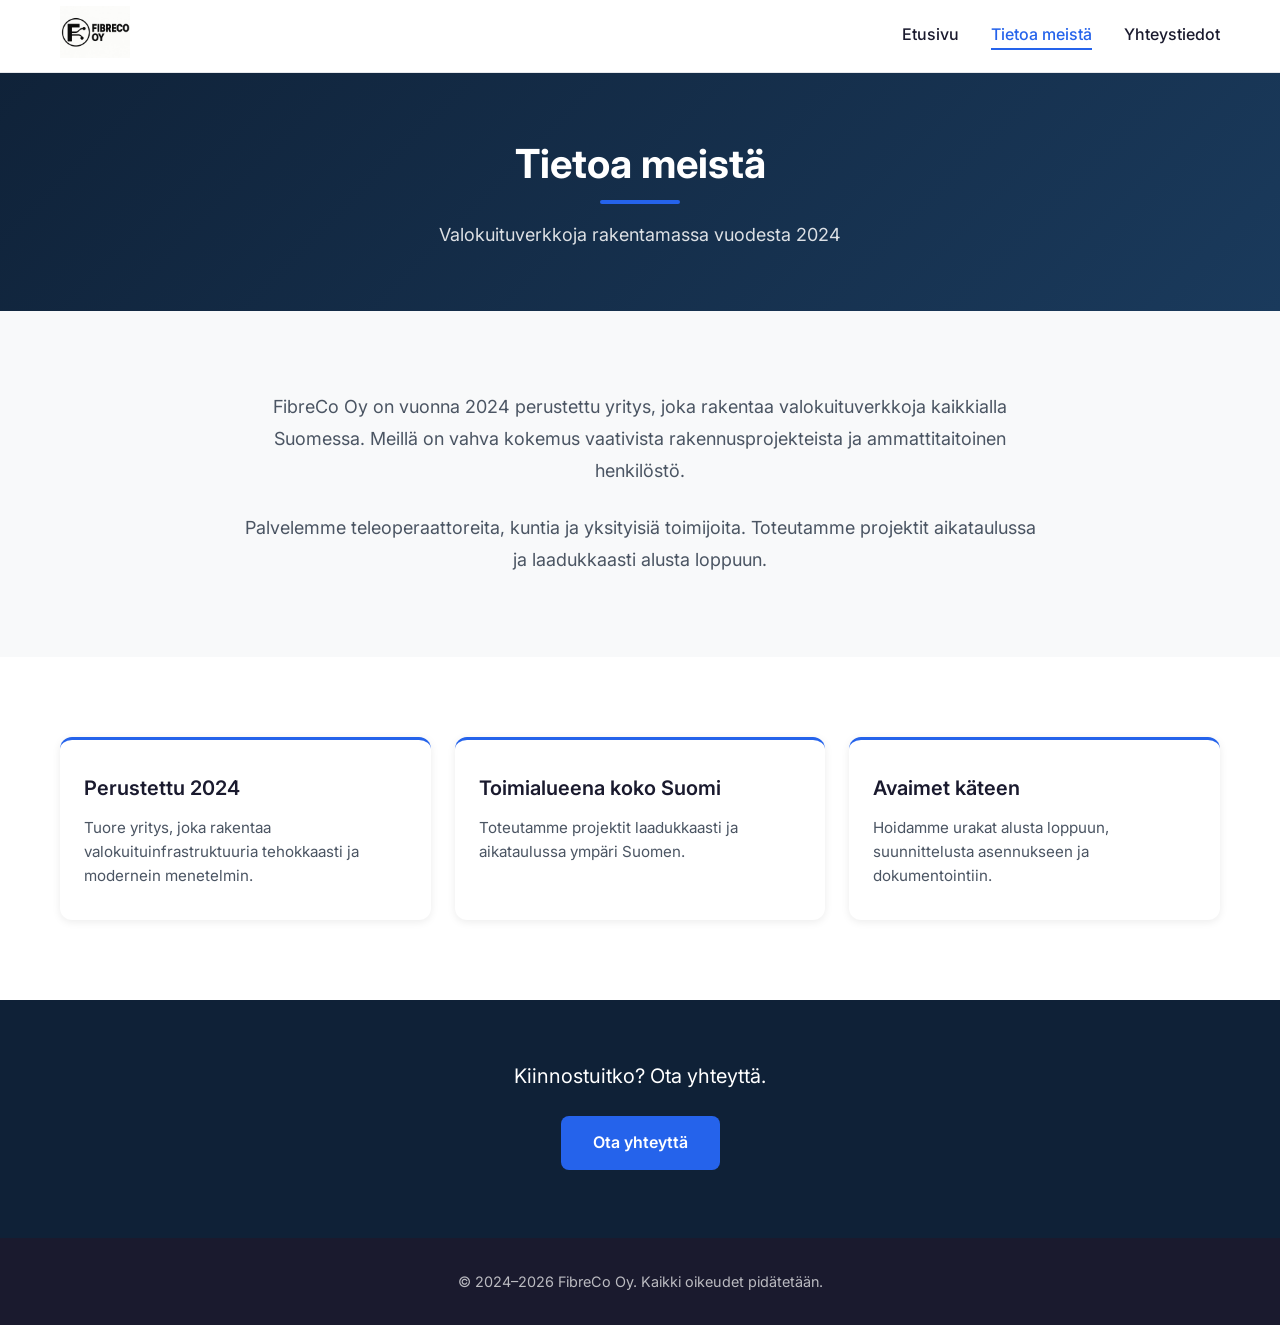
==== tietoa-meista.html @ c9db0374 "FibreCo verkkosivut" ====
<!DOCTYPE html>
<html lang="fi">
<head>
    <meta charset="UTF-8">
    <meta name="viewport" content="width=device-width, initial-scale=1.0">
    <meta name="description" content="FibreCo Oy rakentaa valokuituverkkoja ympäri Suomen. Lue lisää yrityksestämme.">
    <title>Tietoa meistä - FibreCo Oy</title>
    <link rel="stylesheet" href="style.css">
</head>
<body>
    <nav class="navbar">
        <div class="container">
            <a href="index.html" class="navbar-logo">
                <img src="images/FibreCo_logo.png" alt="FibreCo Oy">
            </a>
            <button class="navbar-toggle" aria-label="Avaa valikko">
                <span></span>
                <span></span>
                <span></span>
            </button>
            <ul class="navbar-links">
                <li><a href="index.html">Etusivu</a></li>
                <li><a href="tietoa-meista.html" class="active">Tietoa meistä</a></li>
                <li><a href="yhteystiedot.html">Yhteystiedot</a></li>
            </ul>
        </div>
    </nav>

    <section class="hero hero-compact">
        <div class="hero-content">
            <h1>Tietoa meistä</h1>
            <p>Valokuituverkkoja rakentamassa vuodesta 2024</p>
        </div>
    </section>

    <section class="section section-light">
        <div class="container">
            <div class="intro-section">
                <p>FibreCo Oy on vuonna 2024 perustettu yritys, joka rakentaa valokuituverkkoja kaikkialla Suomessa. Meillä on vahva kokemus vaativista rakennusprojekteista ja ammattitaitoinen henkilöstö.</p>
                <p>Palvelemme teleoperaattoreita, kuntia ja yksityisiä toimijoita. Toteutamme projektit aikataulussa ja laadukkaasti alusta loppuun.</p>
            </div>
        </div>
    </section>

    <section class="section section-white">
        <div class="container">
            <div class="cards-grid cards-grid-3">
                <div class="card card-animated">
                    <h3>Perustettu 2024</h3>
                    <p>Tuore yritys, joka rakentaa valokuituinfrastruktuuria tehokkaasti ja modernein menetelmin.</p>
                </div>
                <div class="card card-animated">
                    <h3>Toimialueena koko Suomi</h3>
                    <p>Toteutamme projektit laadukkaasti ja aikataulussa ympäri Suomen.</p>
                </div>
                <div class="card card-animated">
                    <h3>Avaimet käteen</h3>
                    <p>Hoidamme urakat alusta loppuun, suunnittelusta asennukseen ja dokumentointiin.</p>
                </div>
            </div>
        </div>
    </section>

    <section class="cta-section">
        <div class="container">
            <p>Kiinnostuitko? Ota yhteyttä.</p>
            <a href="yhteystiedot.html" class="btn btn-primary">Ota yhteyttä</a>
        </div>
    </section>

    <footer class="footer">
        <div class="container">
            <p>&copy; 2024–2026 FibreCo Oy. Kaikki oikeudet pidätetään.</p>
        </div>
    </footer>

    <script src="script.js"></script>
</body>
</html>
---- style.css ----
/* FibreCo Oy - Yhteinen tyylitiedosto */
@import url('https://fonts.googleapis.com/css2?family=Inter:wght@400;500;600;700&display=swap');

/* Reset ja perusasetukset */
*, *::before, *::after {
    box-sizing: border-box;
    margin: 0;
    padding: 0;
}

html {
    font-size: 16px;
    scroll-behavior: smooth;
}

body {
    font-family: 'Inter', -apple-system, BlinkMacSystemFont, 'Segoe UI', Roboto, sans-serif;
    font-weight: 400;
    line-height: 1.6;
    color: #1a1a2e;
    background-color: #f8f9fa;
}

/* Kontaineri */
.container {
    max-width: 1200px;
    margin: 0 auto;
    padding: 0 20px;
}

/* Navigaatio */
.navbar {
    position: fixed;
    top: 0;
    left: 0;
    right: 0;
    background-color: #ffffff;
    border-bottom: 1px solid #e5e7eb;
    z-index: 1000;
    padding: 0 20px;
}

.navbar .container {
    display: flex;
    justify-content: space-between;
    align-items: center;
    height: 72px;
}

.navbar-logo img {
    height: 52px;
    width: auto;
}

.navbar-links {
    display: flex;
    gap: 32px;
    list-style: none;
}

.navbar-links a {
    text-decoration: none;
    color: #1a1a2e;
    font-weight: 500;
    padding: 8px 0;
    transition: color 0.2s ease;
}

.navbar-links a:hover {
    color: #2563eb;
}

.navbar-links a.active {
    color: #2563eb;
}

/* Mobiilivalikko */
.navbar-toggle {
    display: none;
    flex-direction: column;
    gap: 5px;
    background: none;
    border: none;
    cursor: pointer;
    padding: 5px;
}

.navbar-toggle span {
    display: block;
    width: 25px;
    height: 3px;
    background-color: #1a1a2e;
    border-radius: 2px;
    transition: all 0.3s ease;
}

/* Hero-osiot */
.hero {
    min-height: 100vh;
    display: flex;
    align-items: center;
    justify-content: center;
    text-align: center;
    background: linear-gradient(135deg, #0f2137 0%, #1a3a5c 100%);
    padding: 120px 20px 80px;
}

.hero-content {
    max-width: 800px;
}

.hero h1 {
    font-size: 3rem;
    font-weight: 700;
    color: #ffffff;
    margin-bottom: 24px;
    line-height: 1.2;
    display: inline-block;
    position: relative;
    padding-bottom: 16px;
}

.hero h1::after {
    content: '';
    position: absolute;
    bottom: 0;
    left: 50%;
    transform: translateX(-50%);
    width: 80px;
    height: 4px;
    background-color: #2563eb;
    border-radius: 2px;
}

.hero p {
    font-size: 1.25rem;
    color: rgba(255, 255, 255, 0.85);
    margin-bottom: 40px;
    line-height: 1.7;
}

.hero-subtext {
    font-size: 0.95rem;
    color: rgba(255, 255, 255, 0.65);
    margin-bottom: 40px;
}

.hero-buttons {
    display: flex;
    gap: 16px;
    justify-content: center;
    flex-wrap: wrap;
}

/* Kompakti hero (alasivuille) */
.hero-compact {
    min-height: auto;
    padding: 140px 20px 60px;
}

.hero-compact h1 {
    font-size: 2.5rem;
    margin-bottom: 16px;
}

.hero-compact p {
    font-size: 1.125rem;
    margin-bottom: 0;
}

/* Napit */
.btn {
    display: inline-block;
    padding: 14px 32px;
    font-size: 1rem;
    font-weight: 600;
    text-decoration: none;
    border-radius: 8px;
    transition: all 0.2s ease;
    cursor: pointer;
    border: none;
}

.btn-primary {
    background-color: #2563eb;
    color: #ffffff;
}

.btn-primary:hover {
    background-color: #1d4ed8;
}

.btn-outline {
    background-color: transparent;
    color: #ffffff;
    border: 2px solid #ffffff;
}

.btn-outline:hover {
    background-color: rgba(255, 255, 255, 0.1);
}

.btn-full {
    width: 100%;
}

/* Osiot */
.section {
    padding: 80px 20px;
}

.section-light {
    background-color: #f8f9fa;
}

.section-white {
    background-color: #ffffff;
}

.section-title {
    font-size: 2rem;
    font-weight: 700;
    text-align: center;
    margin-bottom: 48px;
    color: #1a1a2e;
}

/* Kortit */
.cards-grid {
    display: grid;
    grid-template-columns: repeat(4, 1fr);
    gap: 24px;
}

.cards-grid-3 {
    grid-template-columns: repeat(3, 1fr);
    align-items: stretch;
}

.cards-grid-3 .card {
    display: flex;
    flex-direction: column;
}

.card {
    background-color: #ffffff;
    border-radius: 12px;
    padding: 32px 24px;
    box-shadow: 0 2px 8px rgba(0, 0, 0, 0.08);
    border-top: 3px solid #2563eb;
    transition: transform 0.2s ease, box-shadow 0.2s ease;
}

.card:hover {
    transform: translateY(-3px);
    box-shadow: 0 12px 32px rgba(0, 0, 0, 0.15);
}

.card h3 {
    font-size: 1.25rem;
    font-weight: 600;
    margin-bottom: 12px;
    color: #1a1a2e;
}

.card p {
    font-size: 0.95rem;
    color: #4b5563;
    line-height: 1.6;
}

.card ul {
    list-style: none;
    padding: 0;
    margin: 0;
}

.card ul li {
    position: relative;
    padding-left: 20px;
    margin-bottom: 10px;
    font-size: 0.95rem;
    color: #4b5563;
    line-height: 1.5;
}

.card ul li:last-child {
    margin-bottom: 0;
}

.card ul li::before {
    content: '•';
    position: absolute;
    left: 0;
    color: #1a1a2e;
    font-weight: 700;
    font-size: 1.1rem;
}

/* CTA-palkki */
.cta-section {
    background-color: #0f2137;
    padding: 60px 20px;
    text-align: center;
}

.cta-section p {
    font-size: 1.25rem;
    color: #ffffff;
    margin-bottom: 24px;
}

/* Esittelyteksti */
.intro-section {
    max-width: 800px;
    margin: 0 auto;
    text-align: center;
}

.intro-section p {
    font-size: 1.125rem;
    color: #4b5563;
    margin-bottom: 24px;
    line-height: 1.8;
}

.intro-section p:last-child {
    margin-bottom: 0;
}

/* Yhteystiedot-sivu */
.contact-grid {
    display: grid;
    grid-template-columns: 40% 60%;
    gap: 48px;
    align-items: start;
}

.contact-info h2 {
    font-size: 1.5rem;
    font-weight: 700;
    margin-bottom: 16px;
    color: #1a1a2e;
}

.contact-info > p {
    color: #4b5563;
    margin-bottom: 32px;
}

.contact-block {
    margin-bottom: 28px;
}

.contact-block h3 {
    font-size: 1rem;
    font-weight: 600;
    color: #2563eb;
    margin-bottom: 12px;
}

.contact-block p {
    margin-bottom: 6px;
    color: #1a1a2e;
}

.contact-block a {
    color: #2563eb;
    text-decoration: none;
}

.contact-block a:hover {
    text-decoration: underline;
}

/* Lomake */
.contact-form-card {
    background-color: #ffffff;
    border-radius: 12px;
    padding: 40px;
    box-shadow: 0 4px 16px rgba(0, 0, 0, 0.1);
}

.form-group {
    margin-bottom: 24px;
}

.form-group label {
    display: block;
    font-weight: 500;
    margin-bottom: 8px;
    color: #1a1a2e;
}

.form-group input,
.form-group textarea {
    width: 100%;
    padding: 14px 16px;
    font-size: 1rem;
    font-family: inherit;
    border: 1px solid #d1d5db;
    border-radius: 8px;
    transition: border-color 0.2s ease, box-shadow 0.2s ease;
}

.form-group input:focus,
.form-group textarea:focus {
    outline: none;
    border-color: #2563eb;
    box-shadow: 0 0 0 3px rgba(37, 99, 235, 0.1);
}

.form-group textarea {
    min-height: 150px;
    resize: vertical;
}

/* Alatunniste */
.footer {
    background-color: #1a1a2e;
    padding: 32px 20px;
    text-align: center;
}

.footer p {
    color: rgba(255, 255, 255, 0.7);
    font-size: 0.9rem;
}

/* Responsiivisuus */
@media (max-width: 1024px) {
    .cards-grid {
        grid-template-columns: repeat(2, 1fr);
    }

    .contact-grid {
        grid-template-columns: 1fr;
    }
}

@media (max-width: 768px) {
    .navbar-toggle {
        display: flex;
    }

    .navbar-links {
        display: none;
        position: absolute;
        top: 70px;
        left: 0;
        right: 0;
        flex-direction: column;
        background-color: #ffffff;
        padding: 20px;
        gap: 0;
        border-bottom: 1px solid #e5e7eb;
    }

    .navbar-links.active {
        display: flex;
    }

    .navbar-links li {
        padding: 12px 0;
        border-bottom: 1px solid #f3f4f6;
    }

    .navbar-links li:last-child {
        border-bottom: none;
    }

    .hero h1 {
        font-size: 2.25rem;
    }

    .hero p {
        font-size: 1.1rem;
    }

    .hero-compact h1 {
        font-size: 2rem;
    }

    .section-title {
        font-size: 1.75rem;
    }

    .cards-grid,
    .cards-grid-3 {
        grid-template-columns: 1fr;
    }

    .contact-form-card {
        padding: 24px;
    }
}

@media (max-width: 375px) {
    html {
        font-size: 14px;
    }

    .hero {
        padding: 100px 16px 60px;
    }

    .hero h1 {
        font-size: 2rem;
    }

    .section {
        padding: 60px 16px;
    }

    .btn {
        padding: 12px 24px;
    }

    .hero-buttons {
        flex-direction: column;
        align-items: center;
    }

    .hero-buttons .btn {
        width: 100%;
        max-width: 280px;
    }
}

/* Kortit — scroll-animaatio sisään */
.card-animated {
    opacity: 0;
    transform: translateY(30px);
    transition: opacity 0.5s ease, transform 0.5s ease;
}

.card-animated.visible {
    opacity: 1;
    transform: translateY(0);
}

/* Viivästetyt animaatiot korteille järjestyksessä */
.card-animated:nth-child(1) { transition-delay: 0s; }
.card-animated:nth-child(2) { transition-delay: 0.15s; }
.card-animated:nth-child(3) { transition-delay: 0.3s; }

/* Nappi — pulse-efekti hover */
.btn-primary {
    position: relative;
    overflow: hidden;
}

.btn-primary::after {
    content: '';
    position: absolute;
    inset: 0;
    background: rgba(255,255,255,0.15);
    opacity: 0;
    transition: opacity 0.2s ease;
}

.btn-primary:hover::after {
    opacity: 1;
}

/* Navigointilinkit — liukuva alleviivaus hover */
.navbar-links a::after {
    content: '';
    display: block;
    height: 2px;
    background-color: #2563eb;
    transform: scaleX(0);
    transform-origin: left;
    transition: transform 0.25s ease;
}

.navbar-links a:hover::after {
    transform: scaleX(1);
}

.navbar-links a.active::after {
    transform: scaleX(1);
}

/* Palvelukortit — suurenee hover */
.cards-grid-3 .card {
    transition: transform 0.25s ease, box-shadow 0.25s ease;
    cursor: default;
}

.cards-grid-3 .card:hover {
    transform: scale(1.03) translateY(-4px);
    box-shadow: 0 16px 40px rgba(37, 99, 235, 0.15);
}
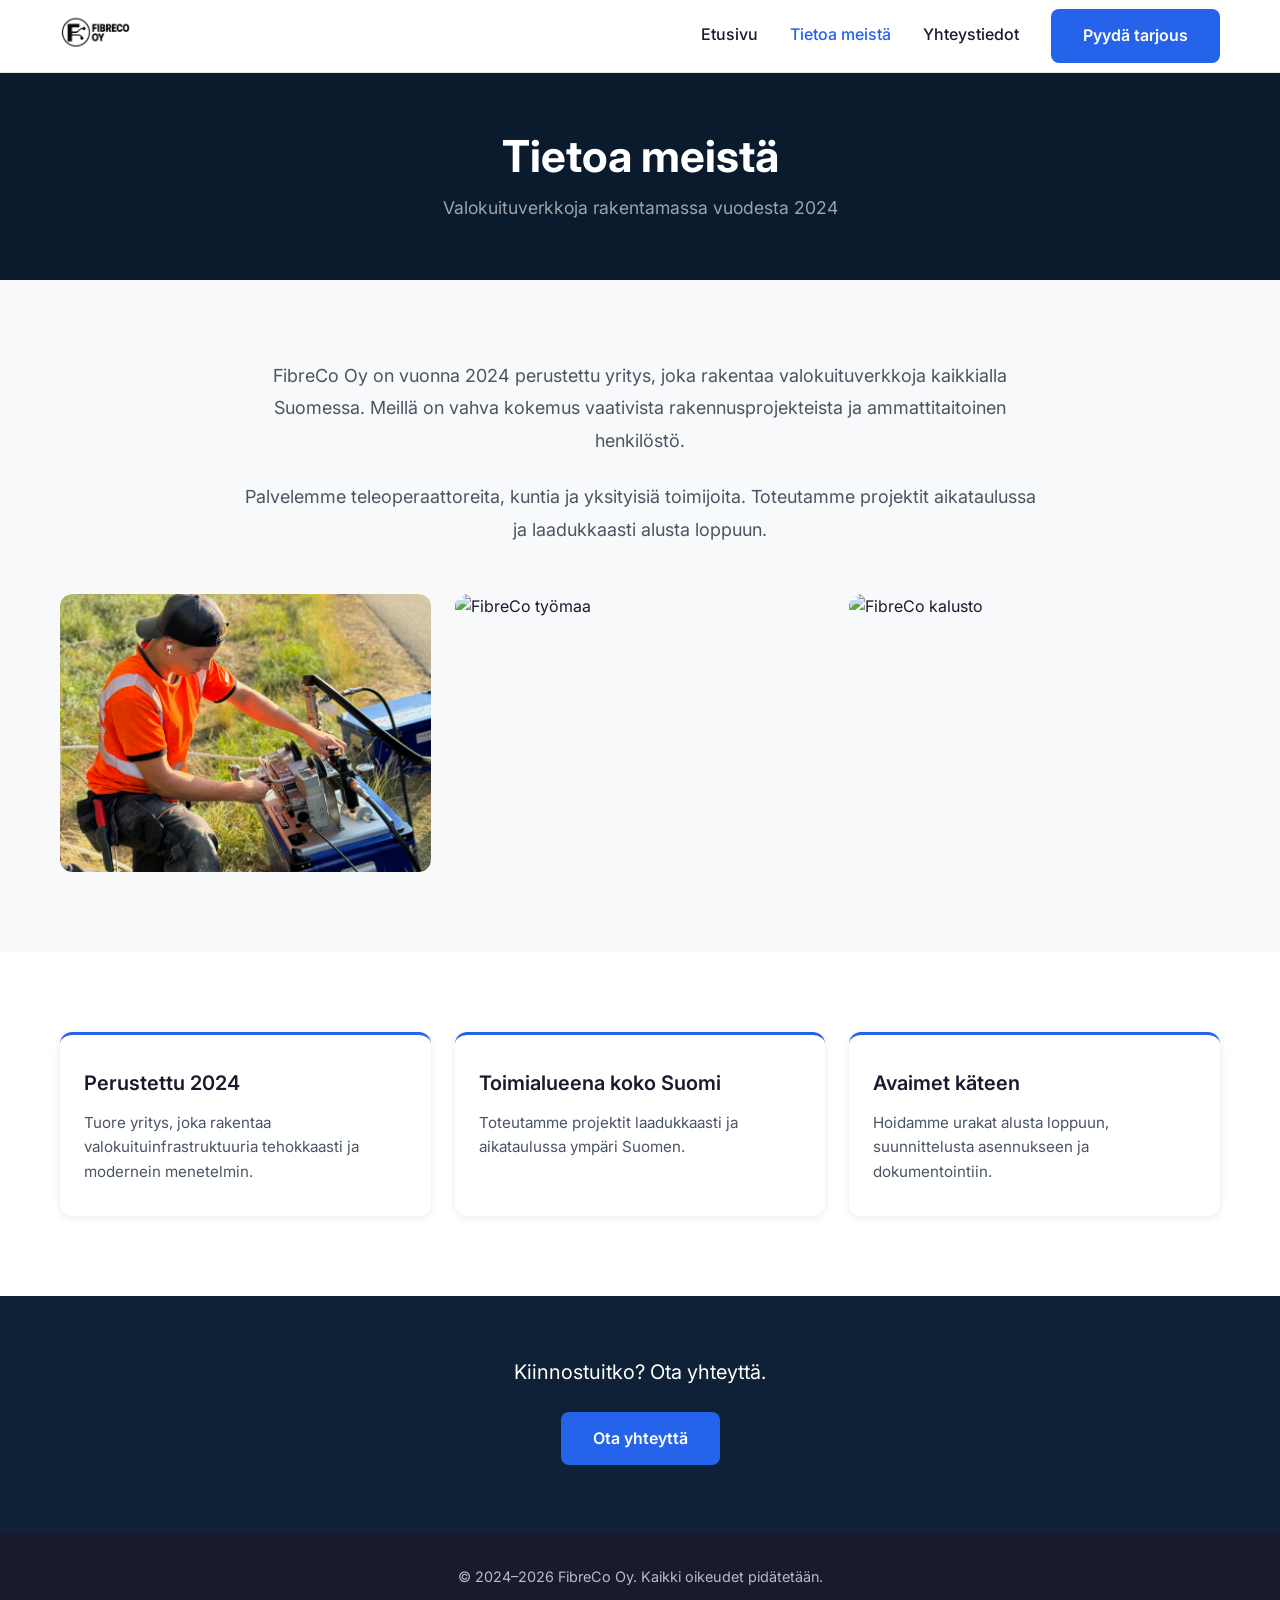
==== commit 8b5ccd67: "tehdyt muutokset ovat uusien kuvien laittaminen verkkosivuille ja muutetaan verkkosivujhen rakennett" ====
--- a/tietoa-meista.html
+++ b/tietoa-meista.html
@@ -1,6 +1,14 @@
 <!DOCTYPE html>
 <html lang="fi">
 <head>
+    <!-- Google tag (gtag.js) -->
+    <script async src="https://www.googletagmanager.com/gtag/js?id=G-F0S1TFBTV2"></script>
+    <script>
+      window.dataLayer = window.dataLayer || [];
+      function gtag(){dataLayer.push(arguments);}
+      gtag('js', new Date());
+      gtag('config', 'G-F0S1TFBTV2');
+    </script>
     <meta charset="UTF-8">
     <meta name="viewport" content="width=device-width, initial-scale=1.0">
     <meta name="description" content="FibreCo Oy rakentaa valokuituverkkoja ympäri Suomen. Lue lisää yrityksestämme.">
@@ -11,23 +19,26 @@
     <nav class="navbar">
         <div class="container">
             <a href="index.html" class="navbar-logo">
-                <img src="images/FibreCo_logo.png" alt="FibreCo Oy">
+                <img src="images/fibreco_logo2.png" alt="FibreCo Oy">
             </a>
             <button class="navbar-toggle" aria-label="Avaa valikko">
                 <span></span>
                 <span></span>
                 <span></span>
             </button>
-            <ul class="navbar-links">
-                <li><a href="index.html">Etusivu</a></li>
-                <li><a href="tietoa-meista.html" class="active">Tietoa meistä</a></li>
-                <li><a href="yhteystiedot.html">Yhteystiedot</a></li>
-            </ul>
+            <div class="navbar-right">
+                <ul class="navbar-links">
+                    <li><a href="index.html">Etusivu</a></li>
+                    <li><a href="tietoa-meista.html" class="active">Tietoa meistä</a></li>
+                    <li><a href="yhteystiedot.html">Yhteystiedot</a></li>
+                </ul>
+                <a href="yhteystiedot.html" class="btn btn-primary btn-nav">Pyydä tarjous</a>
+            </div>
         </div>
     </nav>
 
-    <section class="hero hero-compact">
-        <div class="hero-content">
+    <section class="page-banner">
+        <div class="page-banner-content">
             <h1>Tietoa meistä</h1>
             <p>Valokuituverkkoja rakentamassa vuodesta 2024</p>
         </div>
@@ -35,9 +46,20 @@
 
     <section class="section section-light">
         <div class="container">
-            <div class="intro-section">
+            <div class="intro-section fade-in">
                 <p>FibreCo Oy on vuonna 2024 perustettu yritys, joka rakentaa valokuituverkkoja kaikkialla Suomessa. Meillä on vahva kokemus vaativista rakennusprojekteista ja ammattitaitoinen henkilöstö.</p>
                 <p>Palvelemme teleoperaattoreita, kuntia ja yksityisiä toimijoita. Toteutamme projektit aikataulussa ja laadukkaasti alusta loppuun.</p>
+            </div>
+            <div class="image-gallery fade-in">
+                <div class="image-gallery-item">
+                    <img src="images/kaappi.jpg" alt="FibreCo kaappi">
+                </div>
+                <div class="image-gallery-item">
+                    <img src="images/IMG_5474.jpeg" alt="FibreCo työmaa">
+                </div>
+                <div class="image-gallery-item">
+                    <img src="images/IMG_3447.jpeg" alt="FibreCo kalusto">
+                </div>
             </div>
         </div>
     </section>
--- a/style.css
+++ b/style.css
@@ -52,6 +52,12 @@
     width: auto;
 }
 
+.navbar-right {
+    display: flex;
+    align-items: center;
+    gap: 32px;
+}
+
 .navbar-links {
     display: flex;
     gap: 32px;
@@ -73,6 +79,67 @@
 .navbar-links a.active {
     color: #2563eb;
 }
+
+.btn-nav {
+    padding: 10px 24px;
+    font-size: 0.9rem;
+}
+
+/* Etusivun navbar - läpinäkyvä alkutila */
+.navbar-hero {
+    position: fixed;
+    background-color: transparent;
+    border-bottom: none;
+    transition: background-color 0.3s ease-in-out, border-bottom 0.3s ease-in-out;
+}
+
+/* Valkoinen logo läpinäkyvällä taustalla */
+.navbar-hero .navbar-logo img {
+    filter: brightness(0) invert(1);
+    transition: filter 0.3s ease-in-out;
+}
+
+/* Valkoiset linkit läpinäkyvällä taustalla */
+.navbar-hero .navbar-links a {
+    color: #ffffff;
+    transition: color 0.3s ease-in-out;
+}
+
+.navbar-hero .navbar-links a:hover,
+.navbar-hero .navbar-links a.active {
+    color: #93c5fd;
+}
+
+/* Valkoinen hamburger-valikko */
+.navbar-hero .navbar-toggle span {
+    background-color: #ffffff;
+    transition: background-color 0.3s ease-in-out;
+}
+
+
+/* Navbar scrollattu - valkoinen tausta, musta logo */
+.navbar-hero.navbar-scrolled {
+    background-color: #ffffff;
+    border-bottom: 1px solid #e5e7eb;
+}
+
+.navbar-hero.navbar-scrolled .navbar-logo img {
+    filter: none;
+}
+
+.navbar-hero.navbar-scrolled .navbar-links a {
+    color: #1a1a2e;
+}
+
+.navbar-hero.navbar-scrolled .navbar-links a:hover,
+.navbar-hero.navbar-scrolled .navbar-links a.active {
+    color: #2563eb;
+}
+
+.navbar-hero.navbar-scrolled .navbar-toggle span {
+    background-color: #1a1a2e;
+}
+
 
 /* Mobiilivalikko */
 .navbar-toggle {
@@ -152,7 +219,111 @@
     flex-wrap: wrap;
 }
 
-/* Kompakti hero (alasivuille) */
+/* Uusi Hero-sektio taustakuvalla */
+.hero-main {
+    position: relative;
+    height: 580px;
+    background-image: url('images/IMG_6100.jpeg');
+    background-size: cover;
+    background-position: center;
+    display: flex;
+    align-items: flex-end;
+    justify-content: flex-start;
+}
+
+.hero-main::before {
+    content: '';
+    position: absolute;
+    top: 0;
+    left: 0;
+    right: 0;
+    bottom: 0;
+    background: linear-gradient(to bottom, rgba(10,27,46,0.15) 0%, rgba(10,27,46,0.5) 55%, rgba(10,27,46,0.92) 100%);
+    z-index: 1;
+}
+
+/* Sininen pystyviiva poistettu */
+
+.hero-main-content {
+    position: relative;
+    z-index: 2;
+    max-width: 1200px;
+    margin: 0 auto;
+    padding: 0 20px 60px;
+    width: 100%;
+    text-align: left;
+}
+
+.hero-tag {
+    display: inline-block;
+    color: #2563eb;
+    font-size: 0.9rem;
+    font-weight: 600;
+    text-transform: uppercase;
+    letter-spacing: 1px;
+    margin-bottom: 16px;
+}
+
+.hero-main h1 {
+    font-size: 3.5rem;
+    font-weight: 700;
+    color: #ffffff;
+    line-height: 1.1;
+    margin-bottom: 20px;
+    text-transform: uppercase;
+}
+
+.hero-main h1::after {
+    display: none;
+}
+
+.hero-highlight {
+    color: #2563eb;
+}
+
+.hero-subtitle {
+    font-size: 1.15rem;
+    color: rgba(255, 255, 255, 0.85);
+    line-height: 1.7;
+    margin-bottom: 32px;
+    max-width: 600px;
+}
+
+.hero-main .hero-buttons {
+    justify-content: flex-start;
+}
+
+/* Stats-palkki */
+.stats-bar {
+    background-color: #0f2137;
+    padding: 40px 20px;
+}
+
+.stats-grid {
+    display: grid;
+    grid-template-columns: repeat(4, 1fr);
+    gap: 32px;
+    text-align: center;
+}
+
+.stat-item {
+    display: flex;
+    flex-direction: column;
+    gap: 4px;
+}
+
+.stat-number {
+    font-size: 2.5rem;
+    font-weight: 700;
+    color: #ffffff;
+}
+
+.stat-label {
+    font-size: 0.9rem;
+    color: rgba(255, 255, 255, 0.6);
+}
+
+/* Kompakti hero (alasivuille) - vanha, säilytetään varalta */
 .hero-compact {
     min-height: auto;
     padding: 140px 20px 60px;
@@ -166,6 +337,39 @@
 .hero-compact p {
     font-size: 1.125rem;
     margin-bottom: 0;
+}
+
+/* Uusi page-banner alasivuille */
+.page-banner {
+    position: relative;
+    height: 280px;
+    background-color: #0A1B2E;
+    display: flex;
+    align-items: center;
+    justify-content: center;
+    text-align: center;
+    padding-top: 72px;
+}
+
+/* Sininen pystyviiva poistettu page-bannerista */
+
+.page-banner-content {
+    max-width: 800px;
+    padding: 0 20px;
+}
+
+.page-banner h1 {
+    font-size: 2.75rem;
+    font-weight: 700;
+    color: #ffffff;
+    margin-bottom: 12px;
+    line-height: 1.2;
+}
+
+.page-banner p {
+    font-size: 1.1rem;
+    color: rgba(255, 255, 255, 0.6);
+    margin: 0;
 }
 
 /* Napit */
@@ -443,7 +647,7 @@
         display: flex;
     }
 
-    .navbar-links {
+    .navbar-right {
         display: none;
         position: absolute;
         top: 70px;
@@ -452,12 +656,31 @@
         flex-direction: column;
         background-color: #ffffff;
         padding: 20px;
+        gap: 16px;
+        border-bottom: 1px solid #e5e7eb;
+    }
+
+    .navbar-right.active {
+        display: flex;
+    }
+
+    /* Hero-navbarin mobiilivalikko - aina valkoinen tausta */
+    .navbar-hero .navbar-right {
+        background-color: #ffffff;
+    }
+
+    .navbar-hero .navbar-right .navbar-links a {
+        color: #1a1a2e;
+    }
+
+    .navbar-hero .navbar-right .navbar-links a:hover,
+    .navbar-hero .navbar-right .navbar-links a.active {
+        color: #2563eb;
+    }
+
+    .navbar-links {
+        flex-direction: column;
         gap: 0;
-        border-bottom: 1px solid #e5e7eb;
-    }
-
-    .navbar-links.active {
-        display: flex;
     }
 
     .navbar-links li {
@@ -465,10 +688,19 @@
         border-bottom: 1px solid #f3f4f6;
     }
 
+    .navbar-hero .navbar-links li {
+        border-bottom: 1px solid #f3f4f6;
+    }
+
     .navbar-links li:last-child {
         border-bottom: none;
     }
 
+    .btn-nav {
+        width: 100%;
+        text-align: center;
+    }
+
     .hero h1 {
         font-size: 2.25rem;
     }
@@ -478,6 +710,46 @@
     }
 
     .hero-compact h1 {
+        font-size: 2rem;
+    }
+
+    /* Page banner mobiililla */
+    .page-banner {
+        height: 220px;
+    }
+
+    .page-banner h1 {
+        font-size: 2rem;
+    }
+
+    .page-banner p {
+        font-size: 1rem;
+    }
+
+    /* Uusi hero mobiililla */
+    .hero-main {
+        height: 500px;
+    }
+
+    .hero-main h1 {
+        font-size: 2rem;
+    }
+
+    .hero-subtitle {
+        font-size: 1rem;
+    }
+
+    .hero-main-content {
+        padding-bottom: 40px;
+    }
+
+    /* Stats mobiililla */
+    .stats-grid {
+        grid-template-columns: repeat(2, 1fr);
+        gap: 24px;
+    }
+
+    .stat-number {
         font-size: 2rem;
     }
 
@@ -508,6 +780,31 @@
         font-size: 2rem;
     }
 
+    .hero-main {
+        height: 450px;
+    }
+
+    .hero-main h1 {
+        font-size: 1.75rem;
+    }
+
+    .hero-main-content {
+        padding: 0 16px 32px;
+    }
+
+    .stats-grid {
+        grid-template-columns: 1fr 1fr;
+        gap: 20px;
+    }
+
+    .stat-number {
+        font-size: 1.75rem;
+    }
+
+    .stat-label {
+        font-size: 0.8rem;
+    }
+
     .section {
         padding: 60px 16px;
     }
@@ -519,6 +816,10 @@
     .hero-buttons {
         flex-direction: column;
         align-items: center;
+    }
+
+    .hero-main .hero-buttons {
+        align-items: flex-start;
     }
 
     .hero-buttons .btn {
@@ -543,6 +844,18 @@
 .card-animated:nth-child(1) { transition-delay: 0s; }
 .card-animated:nth-child(2) { transition-delay: 0.15s; }
 .card-animated:nth-child(3) { transition-delay: 0.3s; }
+
+/* Fade-in animaatio sisältöelementeille */
+.fade-in {
+    opacity: 0;
+    transform: translateY(20px);
+    transition: opacity 0.6s ease, transform 0.6s ease;
+}
+
+.fade-in.visible {
+    opacity: 1;
+    transform: translateY(0);
+}
 
 /* Nappi — pulse-efekti hover */
 .btn-primary {
@@ -578,9 +891,7 @@
     transform: scaleX(1);
 }
 
-.navbar-links a.active::after {
-    transform: scaleX(1);
-}
+/* Active-tilan alleviivaus poistettu */
 
 /* Palvelukortit — suurenee hover */
 .cards-grid-3 .card {
@@ -592,3 +903,156 @@
     transform: scale(1.03) translateY(-4px);
     box-shadow: 0 16px 40px rgba(37, 99, 235, 0.15);
 }
+
+/* Täysleveä tunnelmakuva */
+.fullwidth-image {
+    width: 100%;
+    max-height: 500px;
+    overflow: hidden;
+}
+
+.fullwidth-image img {
+    width: 100%;
+    height: 500px;
+    object-fit: cover;
+    object-position: center;
+}
+
+/* Teksti-kuva -osiot */
+.content-block {
+    display: grid;
+    grid-template-columns: 1fr 1fr;
+    gap: 48px;
+    align-items: center;
+    padding: 80px calc((100% - 1200px) / 2 + 20px);
+    background-color: #f8f9fa;
+}
+
+.content-block.reversed {
+    background-color: #ffffff;
+}
+
+@media (max-width: 1240px) {
+    .content-block {
+        padding: 80px 20px;
+    }
+}
+
+.content-block-text h3 {
+    font-size: 1.75rem;
+    font-weight: 700;
+    color: #1a1a2e;
+    margin-bottom: 16px;
+}
+
+.content-block-text p {
+    font-size: 1.1rem;
+    color: #4b5563;
+    line-height: 1.8;
+}
+
+.content-block-image {
+    width: 100%;
+    border-radius: 12px;
+    overflow: hidden;
+}
+
+.content-block-image img {
+    width: 100%;
+    height: auto;
+    object-fit: contain;
+    border-radius: 12px;
+    transition: transform 0.3s ease;
+}
+
+.content-block-image:hover img {
+    transform: scale(1.03);
+}
+
+/* Kuvagalleria (3 kuvaa vierekkäin) */
+.image-gallery {
+    display: grid;
+    grid-template-columns: repeat(3, 1fr);
+    gap: 24px;
+    margin-top: 48px;
+}
+
+.image-gallery-item {
+    width: 100%;
+    aspect-ratio: 4/3;
+    border-radius: 12px;
+    overflow: hidden;
+}
+
+.image-gallery-item img {
+    width: 100%;
+    height: 100%;
+    object-fit: cover;
+    object-position: center;
+    border-radius: 12px;
+    transition: transform 0.3s ease;
+}
+
+.image-gallery-item:hover img {
+    transform: scale(1.05);
+}
+
+
+/* Responsiivisuus kuville */
+@media (max-width: 1024px) {
+    .content-block {
+        gap: 32px;
+    }
+
+    .content-block-image {
+        height: 300px;
+    }
+
+}
+
+@media (max-width: 768px) {
+    .fullwidth-image {
+        height: 300px;
+    }
+
+    .content-block {
+        grid-template-columns: 1fr;
+        gap: 32px;
+        padding: 60px 20px;
+    }
+
+    .content-block-image {
+        height: 280px;
+    }
+
+    .content-block > .content-block-text {
+        order: 2;
+    }
+
+    .content-block > .content-block-image {
+        order: 1;
+    }
+
+    .content-block-text h3 {
+        font-size: 1.5rem;
+    }
+
+    .image-gallery {
+        grid-template-columns: 1fr;
+        gap: 16px;
+    }
+}
+
+@media (max-width: 375px) {
+    .fullwidth-image {
+        height: 220px;
+    }
+
+    .content-block {
+        padding: 40px 16px;
+    }
+
+    .content-block-image {
+        height: 220px;
+    }
+}
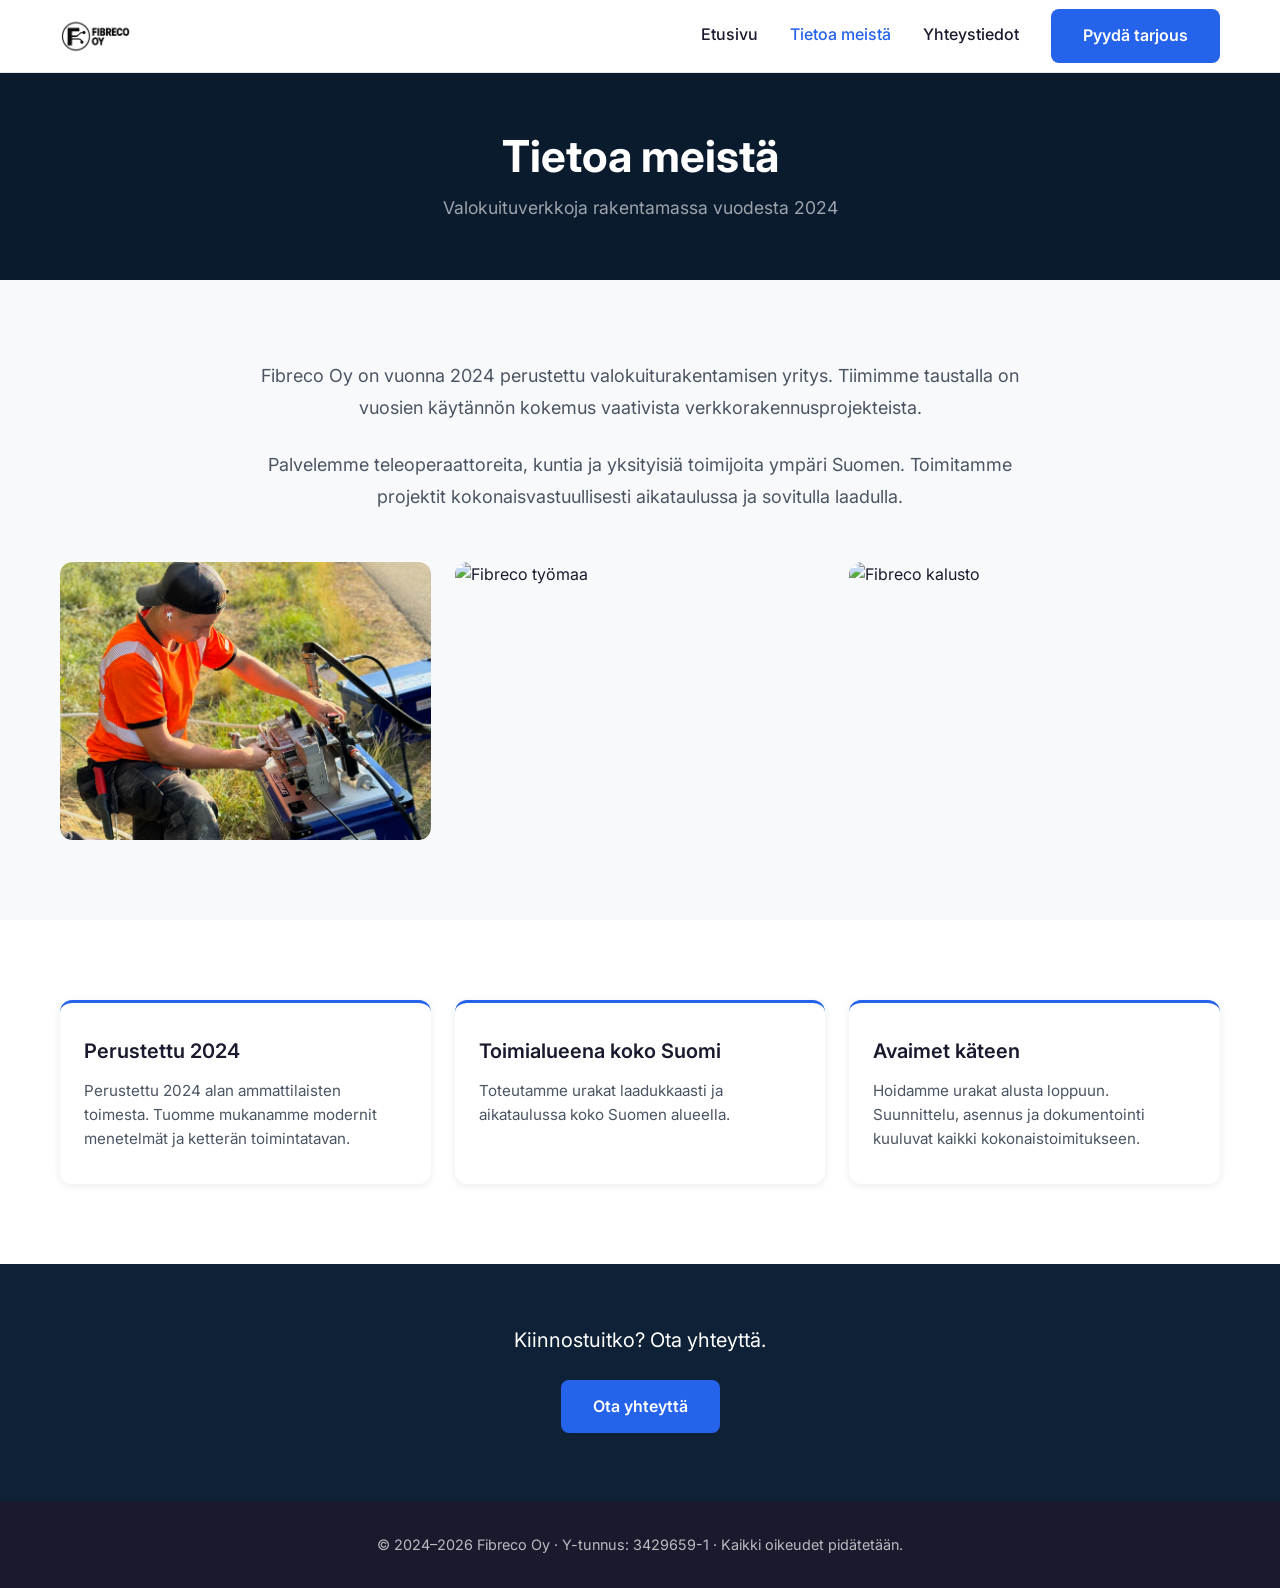
==== commit 59dd663a: "Päivitetty verkkosivuston tekstit ja lisätty verkkolaskutustiedot - Korjattu brändikonsistenssi: Fib" ====
--- a/tietoa-meista.html
+++ b/tietoa-meista.html
@@ -11,8 +11,8 @@
     </script>
     <meta charset="UTF-8">
     <meta name="viewport" content="width=device-width, initial-scale=1.0">
-    <meta name="description" content="FibreCo Oy rakentaa valokuituverkkoja ympäri Suomen. Lue lisää yrityksestämme.">
-    <title>Tietoa meistä - FibreCo Oy</title>
+    <meta name="description" content="Fibreco Oy on vuonna 2024 perustettu valokuiturakentamisen yritys. Tiimimme kokemuksella toteutamme teletyöt ja kaivuutyöt laadukkaasti ympäri Suomen.">
+    <title>Tietoa meistä – Fibreco Oy</title>
     <link rel="stylesheet" href="style.css">
 </head>
 <body>
@@ -47,18 +47,18 @@
     <section class="section section-light">
         <div class="container">
             <div class="intro-section fade-in">
-                <p>FibreCo Oy on vuonna 2024 perustettu yritys, joka rakentaa valokuituverkkoja kaikkialla Suomessa. Meillä on vahva kokemus vaativista rakennusprojekteista ja ammattitaitoinen henkilöstö.</p>
-                <p>Palvelemme teleoperaattoreita, kuntia ja yksityisiä toimijoita. Toteutamme projektit aikataulussa ja laadukkaasti alusta loppuun.</p>
+                <p>Fibreco Oy on vuonna 2024 perustettu valokuiturakentamisen yritys. Tiimimme taustalla on vuosien käytännön kokemus vaativista verkkorakennusprojekteista.</p>
+                <p>Palvelemme teleoperaattoreita, kuntia ja yksityisiä toimijoita ympäri Suomen. Toimitamme projektit kokonaisvastuullisesti aikataulussa ja sovitulla laadulla.</p>
             </div>
             <div class="image-gallery fade-in">
                 <div class="image-gallery-item">
-                    <img src="images/kaappi.jpg" alt="FibreCo kaappi">
+                    <img src="images/kaappi.jpg" alt="Fibreco kaappi">
                 </div>
                 <div class="image-gallery-item">
-                    <img src="images/IMG_5474.jpeg" alt="FibreCo työmaa">
+                    <img src="images/IMG_5474.jpeg" alt="Fibreco työmaa">
                 </div>
                 <div class="image-gallery-item">
-                    <img src="images/IMG_3447.jpeg" alt="FibreCo kalusto">
+                    <img src="images/IMG_3447.jpeg" alt="Fibreco kalusto">
                 </div>
             </div>
         </div>
@@ -69,15 +69,15 @@
             <div class="cards-grid cards-grid-3">
                 <div class="card card-animated">
                     <h3>Perustettu 2024</h3>
-                    <p>Tuore yritys, joka rakentaa valokuituinfrastruktuuria tehokkaasti ja modernein menetelmin.</p>
+                    <p>Perustettu 2024 alan ammattilaisten toimesta. Tuomme mukanamme modernit menetelmät ja ketterän toimintatavan.</p>
                 </div>
                 <div class="card card-animated">
                     <h3>Toimialueena koko Suomi</h3>
-                    <p>Toteutamme projektit laadukkaasti ja aikataulussa ympäri Suomen.</p>
+                    <p>Toteutamme urakat laadukkaasti ja aikataulussa koko Suomen alueella.</p>
                 </div>
                 <div class="card card-animated">
                     <h3>Avaimet käteen</h3>
-                    <p>Hoidamme urakat alusta loppuun, suunnittelusta asennukseen ja dokumentointiin.</p>
+                    <p>Hoidamme urakat alusta loppuun. Suunnittelu, asennus ja dokumentointi kuuluvat kaikki kokonaistoimitukseen.</p>
                 </div>
             </div>
         </div>
@@ -92,7 +92,7 @@
 
     <footer class="footer">
         <div class="container">
-            <p>&copy; 2024–2026 FibreCo Oy. Kaikki oikeudet pidätetään.</p>
+            <p>&copy; 2024–2026 Fibreco Oy · Y-tunnus: 3429659-1 · Kaikki oikeudet pidätetään.</p>
         </div>
     </footer>
 
--- a/style.css
+++ b/style.css
@@ -11,6 +11,7 @@
 html {
     font-size: 16px;
     scroll-behavior: smooth;
+    -webkit-text-size-adjust: 100%; /* Estää iOS:n tekstin automaattisen skaalauksen */
 }
 
 body {
@@ -19,6 +20,13 @@
     line-height: 1.6;
     color: #1a1a2e;
     background-color: #f8f9fa;
+}
+
+/* Kuvien responsiivisuus */
+img {
+    max-width: 100%;
+    height: auto;
+    display: block;
 }
 
 /* Kontaineri */
@@ -70,6 +78,8 @@
     font-weight: 500;
     padding: 8px 0;
     transition: color 0.2s ease;
+    -webkit-tap-highlight-color: transparent;
+    touch-action: manipulation;
 }
 
 .navbar-links a:hover {
@@ -159,6 +169,19 @@
     background-color: #1a1a2e;
     border-radius: 2px;
     transition: all 0.3s ease;
+}
+
+/* Hamburger-valikko muuttuu X:ksi kun auki */
+.navbar-toggle.active span:nth-child(1) {
+    transform: rotate(45deg) translate(7px, 7px);
+}
+
+.navbar-toggle.active span:nth-child(2) {
+    opacity: 0;
+}
+
+.navbar-toggle.active span:nth-child(3) {
+    transform: rotate(-45deg) translate(7px, -7px);
 }
 
 /* Hero-osiot */
@@ -383,6 +406,8 @@
     transition: all 0.2s ease;
     cursor: pointer;
     border: none;
+    -webkit-tap-highlight-color: transparent; /* Poistaa sinisen välähdyksen iOS:ssä */
+    touch-action: manipulation; /* Parantaa touch-responsiivisuutta */
 }
 
 .btn-primary {
@@ -605,6 +630,8 @@
     border: 1px solid #d1d5db;
     border-radius: 8px;
     transition: border-color 0.2s ease, box-shadow 0.2s ease;
+    -webkit-appearance: none; /* Poistaa iOS:n oletustyylit */
+    appearance: none;
 }
 
 .form-group input:focus,
@@ -619,6 +646,14 @@
     resize: vertical;
 }
 
+/* Varmistetaan että lomakekentät eivät zoomaa iOS:ssä */
+@media (max-width: 768px) {
+    .form-group input,
+    .form-group textarea {
+        font-size: 16px; /* iOS ei zoomaa jos font-size >= 16px */
+    }
+}
+
 /* Alatunniste */
 .footer {
     background-color: #1a1a2e;
@@ -645,12 +680,13 @@
 @media (max-width: 768px) {
     .navbar-toggle {
         display: flex;
+        z-index: 1001;
     }
 
     .navbar-right {
         display: none;
         position: absolute;
-        top: 70px;
+        top: 72px;
         left: 0;
         right: 0;
         flex-direction: column;
@@ -658,6 +694,7 @@
         padding: 20px;
         gap: 16px;
         border-bottom: 1px solid #e5e7eb;
+        box-shadow: 0 4px 12px rgba(0, 0, 0, 0.1);
     }
 
     .navbar-right.active {
@@ -681,11 +718,18 @@
     .navbar-links {
         flex-direction: column;
         gap: 0;
+        width: 100%;
     }
 
     .navbar-links li {
+        width: 100%;
         padding: 12px 0;
         border-bottom: 1px solid #f3f4f6;
+    }
+
+    .navbar-links a {
+        display: block;
+        width: 100%;
     }
 
     .navbar-hero .navbar-links li {
@@ -699,6 +743,7 @@
     .btn-nav {
         width: 100%;
         text-align: center;
+        padding: 12px 24px;
     }
 
     .hero h1 {
@@ -1043,16 +1088,331 @@
     }
 }
 
+/* Lisätty breakpoint pienille mobiililaitteille */
+@media (max-width: 600px) {
+    /* Navigaatio */
+    .navbar .container {
+        height: 64px;
+    }
+
+    .navbar-logo img {
+        height: 44px;
+    }
+
+    /* Stats-grid yhdeksi sarakkeeksi */
+    .stats-grid {
+        grid-template-columns: 1fr;
+        gap: 20px;
+        max-width: 300px;
+        margin: 0 auto;
+    }
+
+    .stat-item {
+        padding: 12px;
+        background-color: rgba(255, 255, 255, 0.05);
+        border-radius: 8px;
+    }
+
+    /* Hero-osion otsikot */
+    .hero-main h1 {
+        font-size: 1.85rem;
+    }
+
+    .hero-subtitle {
+        font-size: 0.95rem;
+    }
+
+    /* Page banner */
+    .page-banner h1 {
+        font-size: 1.85rem;
+    }
+
+    .page-banner {
+        height: 200px;
+    }
+
+    /* Section-otsikot */
+    .section-title {
+        font-size: 1.5rem;
+        margin-bottom: 32px;
+    }
+
+    /* Pienemmät paddingt */
+    .section {
+        padding: 50px 16px;
+    }
+
+    /* CTA-sektio */
+    .cta-section {
+        padding: 50px 16px;
+    }
+
+    .cta-section p {
+        font-size: 1.1rem;
+    }
+
+    /* Kortit */
+    .card {
+        padding: 24px 20px;
+    }
+
+    .card h3 {
+        font-size: 1.15rem;
+    }
+
+    /* Container */
+    .container {
+        padding: 0 16px;
+    }
+
+    /* Intro-teksti */
+    .intro-section p {
+        font-size: 1rem;
+    }
+
+    /* Lomake */
+    .contact-form-card {
+        padding: 24px 20px;
+    }
+
+    .form-group {
+        margin-bottom: 20px;
+    }
+
+    .form-group input,
+    .form-group textarea {
+        padding: 12px 14px;
+        font-size: 0.95rem;
+    }
+
+    /* Yhteystietojen otsikot */
+    .contact-info h2 {
+        font-size: 1.35rem;
+    }
+
+    .contact-block h3 {
+        font-size: 0.95rem;
+    }
+
+    .contact-block p {
+        font-size: 0.9rem;
+    }
+
+    /* Content-block tekstit */
+    .content-block-text h3 {
+        font-size: 1.35rem;
+    }
+
+    .content-block-text p {
+        font-size: 1rem;
+    }
+
+    /* Hero-napit */
+    .hero-buttons .btn {
+        padding: 12px 28px;
+        font-size: 0.95rem;
+    }
+}
+
 @media (max-width: 375px) {
+    /* Navigaatio */
+    .navbar .container {
+        height: 60px;
+        padding: 0 12px;
+    }
+
+    .navbar-logo img {
+        height: 40px;
+    }
+
+    /* Hero-main */
+    .hero-main {
+        height: 420px;
+        background-position: center center; /* Varmistetaan että kuva keskittyy hyvin */
+    }
+
+    .hero-main h1 {
+        font-size: 1.6rem;
+    }
+
+    .hero-main-content {
+        padding: 0 12px 30px;
+    }
+
+    .hero-subtitle {
+        font-size: 0.9rem;
+        margin-bottom: 24px;
+    }
+
+    /* Page banner */
+    .page-banner {
+        height: 180px;
+    }
+
+    .page-banner h1 {
+        font-size: 1.6rem;
+    }
+
+    .page-banner p {
+        font-size: 0.9rem;
+    }
+
+    /* Stats */
+    .stat-number {
+        font-size: 1.6rem;
+    }
+
+    .stat-label {
+        font-size: 0.75rem;
+    }
+
+    /* Section */
+    .section {
+        padding: 40px 12px;
+    }
+
+    .section-title {
+        font-size: 1.35rem;
+        margin-bottom: 28px;
+    }
+
+    /* Container */
+    .container {
+        padding: 0 12px;
+    }
+
+    /* Kortit */
+    .card {
+        padding: 20px 16px;
+    }
+
+    /* CTA-sektio */
+    .cta-section {
+        padding: 40px 12px;
+    }
+
+    .cta-section p {
+        font-size: 1rem;
+    }
+
+    /* Napit */
+    .btn {
+        padding: 11px 22px;
+        font-size: 0.9rem;
+    }
+
+    /* Hero-napit */
+    .hero-buttons {
+        flex-direction: column;
+        gap: 12px;
+    }
+
+    .hero-buttons .btn {
+        padding: 11px 24px;
+        font-size: 0.9rem;
+    }
+
+    /* Kuvat */
     .fullwidth-image {
         height: 220px;
     }
 
     .content-block {
-        padding: 40px 16px;
+        padding: 40px 12px;
     }
 
     .content-block-image {
         height: 220px;
     }
-}
+
+    .content-block-text h3 {
+        font-size: 1.25rem;
+    }
+
+    .content-block-text p {
+        font-size: 0.95rem;
+    }
+
+    /* Lomake */
+    .contact-form-card {
+        padding: 20px 16px;
+    }
+
+    .form-group input,
+    .form-group textarea {
+        padding: 11px 12px;
+        font-size: 0.9rem;
+    }
+
+    /* Yhteystiedot */
+    .contact-info h2 {
+        font-size: 1.25rem;
+    }
+
+    .contact-block h3 {
+        font-size: 0.9rem;
+    }
+
+    .contact-block p {
+        font-size: 0.85rem;
+    }
+
+    /* Intro-teksti */
+    .intro-section p {
+        font-size: 0.95rem;
+    }
+
+    /* Stats bar */
+    .stats-bar {
+        padding: 32px 12px;
+    }
+
+    /* Footer */
+    .footer {
+        padding: 28px 12px;
+    }
+
+    .footer p {
+        font-size: 0.85rem;
+    }
+
+    .invoice-table td {
+        padding: 8px 12px;
+        font-size: 0.9rem;
+    }
+}
+
+/* Verkkolaskutustiedot */
+.invoice-info {
+    max-width: 600px;
+    margin: 0 auto;
+}
+
+.invoice-table {
+    width: 100%;
+    border-collapse: collapse;
+    background: #fff;
+    border-radius: 8px;
+    overflow: hidden;
+    box-shadow: 0 2px 8px rgba(0,0,0,0.08);
+}
+
+.invoice-table td {
+    padding: 14px 20px;
+    border-bottom: 1px solid #eee;
+    font-size: 1rem;
+}
+
+.invoice-table tr:last-child td {
+    border-bottom: none;
+}
+
+.invoice-table td:first-child {
+    width: 45%;
+    color: #555;
+}
+
+.invoice-table td:last-child {
+    font-family: monospace;
+    user-select: all;
+}
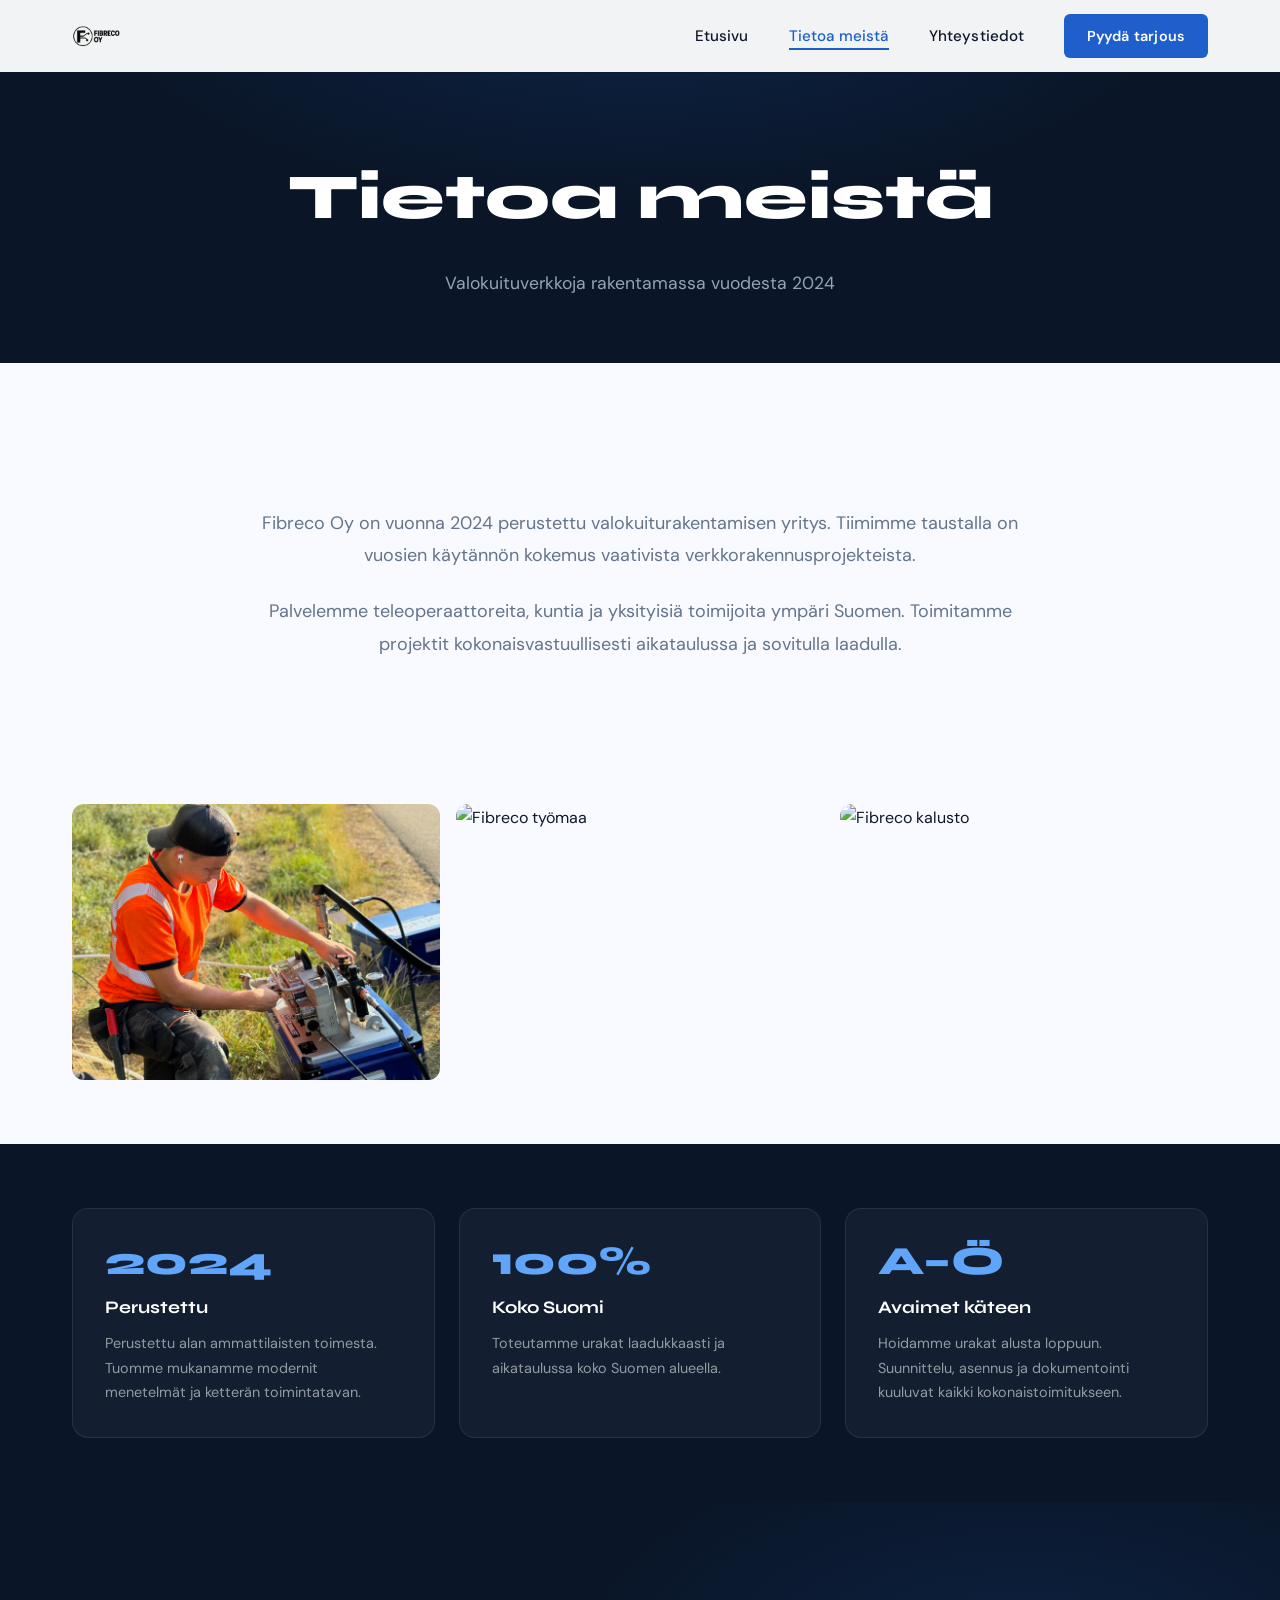
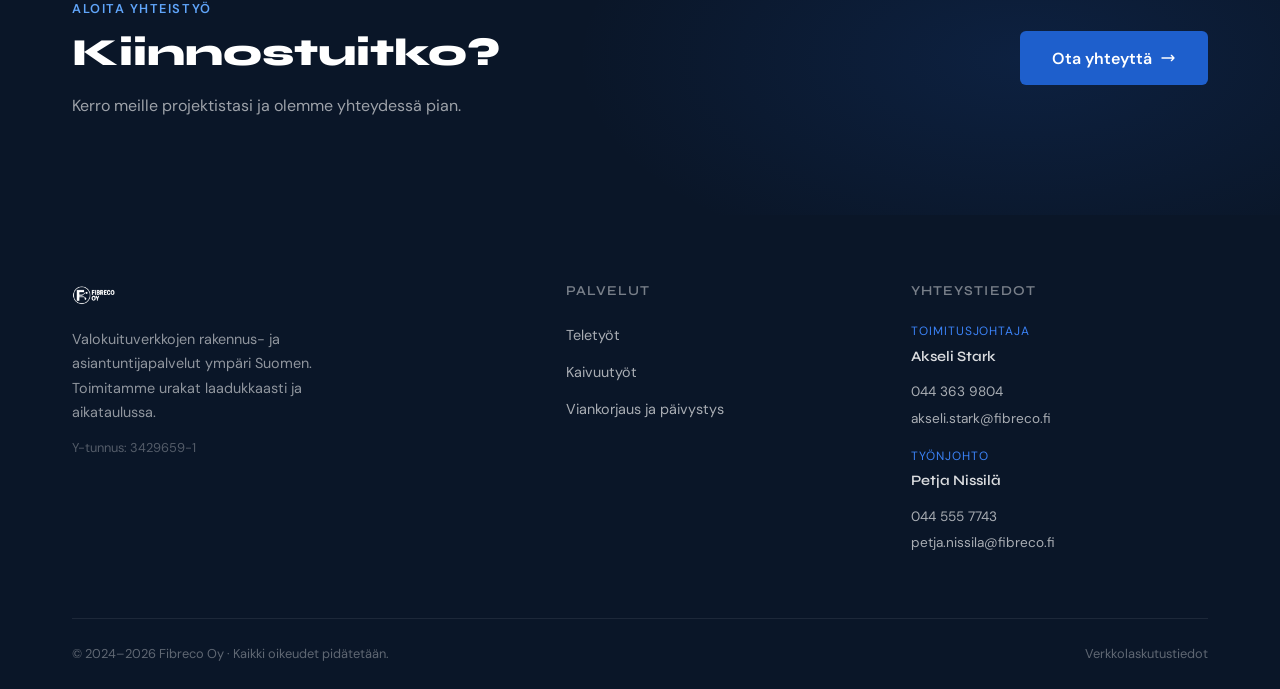
==== commit ef649a63: "Verkkosivuston visuaalinen uudistus - Uusi väripaletti ja typografia (Syne + DM Sans) - Moderni hero" ====
--- a/tietoa-meista.html
+++ b/tietoa-meista.html
@@ -12,14 +12,17 @@
     <meta charset="UTF-8">
     <meta name="viewport" content="width=device-width, initial-scale=1.0">
     <meta name="description" content="Fibreco Oy on vuonna 2024 perustettu valokuiturakentamisen yritys. Tiimimme kokemuksella toteutamme teletyöt ja kaivuutyöt laadukkaasti ympäri Suomen.">
+    <meta property="og:title" content="Tietoa meistä – Fibreco Oy">
+    <meta property="og:description" content="Fibreco Oy on vuonna 2024 perustettu valokuiturakentamisen yritys. Tiimimme taustalla on vuosien käytännön kokemus.">
+    <meta property="og:type" content="website">
     <title>Tietoa meistä – Fibreco Oy</title>
     <link rel="stylesheet" href="style.css">
 </head>
 <body>
-    <nav class="navbar">
+    <nav class="navbar light-page">
         <div class="container">
-            <a href="index.html" class="navbar-logo">
-                <img src="images/fibreco_logo2.png" alt="FibreCo Oy">
+            <a href="index.html" class="navbar-logo" aria-label="Fibreco etusivu">
+                <img src="images/fibreco_logo2.png" alt="FibreCo Oy" loading="lazy">
             </a>
             <button class="navbar-toggle" aria-label="Avaa valikko">
                 <span></span>
@@ -28,54 +31,64 @@
             </button>
             <div class="navbar-right">
                 <ul class="navbar-links">
-                    <li><a href="index.html">Etusivu</a></li>
-                    <li><a href="tietoa-meista.html" class="active">Tietoa meistä</a></li>
-                    <li><a href="yhteystiedot.html">Yhteystiedot</a></li>
+                    <li><a href="index.html" aria-label="Etusivu">Etusivu</a></li>
+                    <li><a href="tietoa-meista.html" class="active" aria-label="Tietoa meistä">Tietoa meistä</a></li>
+                    <li><a href="yhteystiedot.html" aria-label="Yhteystiedot">Yhteystiedot</a></li>
                 </ul>
-                <a href="yhteystiedot.html" class="btn btn-primary btn-nav">Pyydä tarjous</a>
+                <a href="yhteystiedot.html" class="btn-nav">Pyydä tarjous</a>
             </div>
         </div>
     </nav>
 
-    <section class="page-banner">
-        <div class="page-banner-content">
-            <h1>Tietoa meistä</h1>
-            <p>Valokuituverkkoja rakentamassa vuodesta 2024</p>
+    <!-- Page Hero -->
+    <section class="page-hero">
+        <h1 class="reveal">Tietoa meistä</h1>
+        <p class="reveal reveal-delay-1">Valokuituverkkoja rakentamassa vuodesta 2024</p>
+    </section>
+
+    <!-- Intro Section -->
+    <section class="section section-light">
+        <div class="container">
+            <div class="intro-section reveal">
+                <p>Fibreco Oy on vuonna 2024 perustettu valokuiturakentamisen yritys. Tiimimme taustalla on vuosien käytännön kokemus vaativista verkkorakennusprojekteista.</p>
+                <p>Palvelemme teleoperaattoreita, kuntia ja yksityisiä toimijoita ympäri Suomen. Toimitamme projektit kokonaisvastuullisesti aikataulussa ja sovitulla laadulla.</p>
+            </div>
         </div>
     </section>
 
-    <section class="section section-light">
+    <!-- Gallery Section -->
+    <section class="gallery-section">
         <div class="container">
-            <div class="intro-section fade-in">
-                <p>Fibreco Oy on vuonna 2024 perustettu valokuiturakentamisen yritys. Tiimimme taustalla on vuosien käytännön kokemus vaativista verkkorakennusprojekteista.</p>
-                <p>Palvelemme teleoperaattoreita, kuntia ja yksityisiä toimijoita ympäri Suomen. Toimitamme projektit kokonaisvastuullisesti aikataulussa ja sovitulla laadulla.</p>
-            </div>
-            <div class="image-gallery fade-in">
-                <div class="image-gallery-item">
-                    <img src="images/kaappi.jpg" alt="Fibreco kaappi">
+            <div class="gallery-grid reveal">
+                <div class="gallery-img">
+                    <img src="images/kaappi.jpg" alt="Fibreco kaappi" loading="lazy">
                 </div>
-                <div class="image-gallery-item">
-                    <img src="images/IMG_5474.jpeg" alt="Fibreco työmaa">
+                <div class="gallery-img">
+                    <img src="images/IMG_5474.jpeg" alt="Fibreco työmaa" loading="lazy">
                 </div>
-                <div class="image-gallery-item">
-                    <img src="images/IMG_3447.jpeg" alt="Fibreco kalusto">
+                <div class="gallery-img">
+                    <img src="images/IMG_3447.jpeg" alt="Fibreco kalusto" loading="lazy">
                 </div>
             </div>
         </div>
     </section>
 
-    <section class="section section-white">
+    <!-- Features Section -->
+    <section class="features-section">
         <div class="container">
-            <div class="cards-grid cards-grid-3">
-                <div class="card card-animated">
-                    <h3>Perustettu 2024</h3>
-                    <p>Perustettu 2024 alan ammattilaisten toimesta. Tuomme mukanamme modernit menetelmät ja ketterän toimintatavan.</p>
+            <div class="features-grid">
+                <div class="feature-card reveal">
+                    <div class="feature-number">2024</div>
+                    <h3>Perustettu</h3>
+                    <p>Perustettu alan ammattilaisten toimesta. Tuomme mukanamme modernit menetelmät ja ketterän toimintatavan.</p>
                 </div>
-                <div class="card card-animated">
-                    <h3>Toimialueena koko Suomi</h3>
+                <div class="feature-card reveal reveal-delay-1">
+                    <div class="feature-number">100%</div>
+                    <h3>Koko Suomi</h3>
                     <p>Toteutamme urakat laadukkaasti ja aikataulussa koko Suomen alueella.</p>
                 </div>
-                <div class="card card-animated">
+                <div class="feature-card reveal reveal-delay-2">
+                    <div class="feature-number">A–Ö</div>
                     <h3>Avaimet käteen</h3>
                     <p>Hoidamme urakat alusta loppuun. Suunnittelu, asennus ja dokumentointi kuuluvat kaikki kokonaistoimitukseen.</p>
                 </div>
@@ -83,16 +96,67 @@
         </div>
     </section>
 
+    <!-- CTA Section -->
     <section class="cta-section">
         <div class="container">
-            <p>Kiinnostuitko? Ota yhteyttä.</p>
-            <a href="yhteystiedot.html" class="btn btn-primary">Ota yhteyttä</a>
+            <div class="cta-inner reveal">
+                <div class="cta-text">
+                    <p class="section-label">Aloita yhteistyö</p>
+                    <h2 class="cta-title">Kiinnostuitko?</h2>
+                    <p class="cta-description">
+                        Kerro meille projektistasi ja olemme yhteydessä pian.
+                    </p>
+                </div>
+                <div class="cta-actions">
+                    <a href="yhteystiedot.html" class="btn-primary">
+                        Ota yhteyttä
+                        <svg width="16" height="16" fill="none" viewBox="0 0 24 24" stroke="currentColor"><path stroke-linecap="round" stroke-linejoin="round" stroke-width="2" d="M17 8l4 4m0 0l-4 4m4-4H3"/></svg>
+                    </a>
+                </div>
+            </div>
         </div>
     </section>
 
-    <footer class="footer">
+    <!-- Footer -->
+    <footer>
         <div class="container">
-            <p>&copy; 2024–2026 Fibreco Oy · Y-tunnus: 3429659-1 · Kaikki oikeudet pidätetään.</p>
+            <div class="footer-main">
+                <div class="footer-brand">
+                    <img src="images/fibreco_logo2.png" alt="Fibreco Oy" style="height:32px; filter: brightness(0) invert(1);" loading="lazy">
+                    <p>Valokuituverkkojen rakennus- ja asiantuntijapalvelut ympäri Suomen. Toimitamme urakat laadukkaasti ja aikataulussa.</p>
+                    <p class="y-tunnus">Y-tunnus: 3429659-1</p>
+                </div>
+
+                <div class="footer-col">
+                    <h4>Palvelut</h4>
+                    <ul>
+                        <li><a href="index.html#palvelut">Teletyöt</a></li>
+                        <li><a href="index.html#palvelut">Kaivuutyöt</a></li>
+                        <li><a href="index.html#palvelut">Viankorjaus ja päivystys</a></li>
+                    </ul>
+                </div>
+
+                <div class="footer-col">
+                    <h4>Yhteystiedot</h4>
+                    <div class="contact-item">
+                        <span class="contact-role">Toimitusjohtaja</span>
+                        <span class="contact-name">Akseli Stark</span>
+                        <span class="contact-detail"><a href="tel:0443639804">044 363 9804</a></span>
+                        <span class="contact-detail"><a href="mailto:akseli.stark@fibreco.fi">akseli.stark@fibreco.fi</a></span>
+                    </div>
+                    <div class="contact-item">
+                        <span class="contact-role">Työnjohto</span>
+                        <span class="contact-name">Petja Nissilä</span>
+                        <span class="contact-detail"><a href="tel:0445557743">044 555 7743</a></span>
+                        <span class="contact-detail"><a href="mailto:petja.nissila@fibreco.fi">petja.nissila@fibreco.fi</a></span>
+                    </div>
+                </div>
+            </div>
+
+            <div class="footer-bottom">
+                <span>© 2024–2026 Fibreco Oy · Kaikki oikeudet pidätetään.</span>
+                <a href="yhteystiedot.html#verkkolasku">Verkkolaskutustiedot</a>
+            </div>
         </div>
     </footer>
 
--- a/style.css
+++ b/style.css
@@ -1,1418 +1,1579 @@
-/* FibreCo Oy - Yhteinen tyylitiedosto */
-@import url('https://fonts.googleapis.com/css2?family=Inter:wght@400;500;600;700&display=swap');
-
-/* Reset ja perusasetukset */
+/* Fibreco Oy - Uudistettu tyylitiedosto */
+@import url('https://fonts.googleapis.com/css2?family=Syne:wght@600;700;800&family=DM+Sans:wght@300;400;500;600&display=swap');
+
+/* CSS-muuttujat */
+:root {
+  --color-navy: #0A1628;
+  --color-navy-mid: #112240;
+  --color-blue: #1E5FCC;
+  --color-blue-light: #3B82F6;
+  --color-blue-glow: #60A5FA;
+  --color-white: #FFFFFF;
+  --color-off-white: #F8FAFF;
+  --color-gray-100: #EEF2FF;
+  --color-gray-400: #94A3B8;
+  --color-gray-600: #64748B;
+  --color-text-dark: #0F172A;
+  --color-accent-orange: #F97316;
+}
+
+/* Reset & base */
 *, *::before, *::after {
-    box-sizing: border-box;
-    margin: 0;
-    padding: 0;
+  box-sizing: border-box;
+  margin: 0;
+  padding: 0;
 }
 
 html {
-    font-size: 16px;
-    scroll-behavior: smooth;
-    -webkit-text-size-adjust: 100%; /* Estää iOS:n tekstin automaattisen skaalauksen */
+  scroll-behavior: smooth;
+  -webkit-text-size-adjust: 100%;
 }
 
 body {
-    font-family: 'Inter', -apple-system, BlinkMacSystemFont, 'Segoe UI', Roboto, sans-serif;
-    font-weight: 400;
-    line-height: 1.6;
-    color: #1a1a2e;
-    background-color: #f8f9fa;
-}
-
-/* Kuvien responsiivisuus */
+  font-family: 'DM Sans', sans-serif;
+  background: var(--color-off-white);
+  color: var(--color-text-dark);
+  line-height: 1.7;
+}
+
 img {
-    max-width: 100%;
-    height: auto;
-    display: block;
-}
-
-/* Kontaineri */
+  max-width: 100%;
+  height: auto;
+  display: block;
+}
+
+/* Container */
 .container {
-    max-width: 1200px;
+  max-width: 1200px;
+  margin: 0 auto;
+  padding: 0 2rem;
+}
+
+/* ========================================
+   NAVBAR
+   ======================================== */
+.navbar {
+  position: fixed;
+  top: 0;
+  left: 0;
+  right: 0;
+  z-index: 1000;
+  padding: 0 2rem;
+  height: 72px;
+  display: flex;
+  align-items: center;
+  justify-content: space-between;
+  background: transparent;
+  transition: background 0.3s ease, box-shadow 0.3s ease, backdrop-filter 0.3s ease;
+}
+
+.navbar .container {
+  display: flex;
+  justify-content: space-between;
+  align-items: center;
+  width: 100%;
+  height: 100%;
+}
+
+.nav-logo img,
+.navbar-logo img {
+  height: 36px;
+  width: auto;
+  transition: filter 0.3s ease;
+}
+
+.navbar-right {
+  display: flex;
+  align-items: center;
+  gap: 2.5rem;
+}
+
+.nav-links,
+.navbar-links {
+  display: flex;
+  align-items: center;
+  gap: 2.5rem;
+  list-style: none;
+}
+
+.nav-link,
+.navbar-links a {
+  font-family: 'DM Sans', sans-serif;
+  font-size: 0.95rem;
+  font-weight: 500;
+  color: rgba(255,255,255,0.85);
+  text-decoration: none;
+  letter-spacing: 0.01em;
+  transition: color 0.2s;
+  position: relative;
+  -webkit-tap-highlight-color: transparent;
+}
+
+.nav-link::after,
+.navbar-links a::after {
+  content: '';
+  position: absolute;
+  bottom: -4px;
+  left: 0;
+  right: 0;
+  height: 2px;
+  background: var(--color-blue-glow);
+  transform: scaleX(0);
+  transform-origin: left;
+  transition: transform 0.25s ease;
+}
+
+.nav-link.active::after,
+.nav-link:hover::after,
+.navbar-links a.active::after,
+.navbar-links a:hover::after {
+  transform: scaleX(1);
+}
+
+.nav-link.active,
+.nav-link:hover,
+.navbar-links a.active,
+.navbar-links a:hover {
+  color: #fff;
+}
+
+/* Navbar - etusivu (hero päällä) */
+.navbar-hero {
+  background: transparent;
+}
+
+.navbar-hero .navbar-logo img {
+  filter: brightness(0) invert(1);
+}
+
+/* Navbar scrolled-tila */
+.navbar.scrolled,
+.navbar-hero.navbar-scrolled {
+  background: rgba(10, 22, 40, 0.92);
+  backdrop-filter: blur(12px);
+  -webkit-backdrop-filter: blur(12px);
+  box-shadow: 0 1px 0 rgba(255,255,255,0.08);
+}
+
+.navbar-hero.navbar-scrolled .navbar-logo img {
+  filter: brightness(0) invert(1);
+}
+
+/* Navbar - alasivut (valkoinen tausta) */
+.navbar.light-page {
+  background: rgba(255,255,255,0.95);
+  backdrop-filter: blur(12px);
+  -webkit-backdrop-filter: blur(12px);
+  box-shadow: 0 1px 0 rgba(0,0,0,0.08);
+}
+
+.navbar.light-page .nav-link,
+.navbar.light-page .navbar-links a {
+  color: var(--color-text-dark);
+}
+
+.navbar.light-page .nav-link:hover,
+.navbar.light-page .nav-link.active,
+.navbar.light-page .navbar-links a:hover,
+.navbar.light-page .navbar-links a.active {
+  color: var(--color-blue);
+}
+
+.navbar.light-page .nav-link::after,
+.navbar.light-page .navbar-links a::after {
+  background: var(--color-blue);
+}
+
+/* CTA-nappi navigaatiossa */
+.btn-nav-cta,
+.btn-nav {
+  background: var(--color-blue);
+  color: #fff !important;
+  padding: 0.6rem 1.4rem;
+  border-radius: 6px;
+  font-weight: 600;
+  font-size: 0.9rem;
+  text-decoration: none;
+  transition: background 0.2s, transform 0.15s;
+  letter-spacing: 0.02em;
+}
+
+.btn-nav-cta:hover,
+.btn-nav:hover {
+  background: var(--color-blue-light);
+  transform: translateY(-1px);
+}
+
+.btn-nav-cta::after,
+.btn-nav::after {
+  display: none !important;
+}
+
+/* Mobiilivalikko toggle */
+.navbar-toggle {
+  display: none;
+  flex-direction: column;
+  gap: 5px;
+  background: none;
+  border: none;
+  cursor: pointer;
+  padding: 5px;
+  z-index: 1001;
+}
+
+.navbar-toggle span {
+  display: block;
+  width: 25px;
+  height: 3px;
+  background-color: #fff;
+  border-radius: 2px;
+  transition: all 0.3s ease;
+}
+
+.navbar-hero.navbar-scrolled .navbar-toggle span,
+.navbar.light-page .navbar-toggle span {
+  background-color: var(--color-text-dark);
+}
+
+.navbar-toggle.active span:nth-child(1) {
+  transform: rotate(45deg) translate(7px, 7px);
+}
+
+.navbar-toggle.active span:nth-child(2) {
+  opacity: 0;
+}
+
+.navbar-toggle.active span:nth-child(3) {
+  transform: rotate(-45deg) translate(7px, -7px);
+}
+
+/* ========================================
+   BUTTONS
+   ======================================== */
+.btn-primary {
+  display: inline-flex;
+  align-items: center;
+  gap: 0.5rem;
+  background: var(--color-blue);
+  color: #fff;
+  padding: 0.85rem 2rem;
+  border-radius: 6px;
+  font-family: 'DM Sans', sans-serif;
+  font-weight: 600;
+  font-size: 1rem;
+  text-decoration: none;
+  border: none;
+  cursor: pointer;
+  transition: background 0.2s, transform 0.15s, box-shadow 0.2s;
+}
+
+.btn-primary:hover {
+  background: var(--color-blue-light);
+  transform: translateY(-2px);
+  box-shadow: 0 8px 20px rgba(30, 95, 204, 0.35);
+}
+
+.btn-primary svg {
+  width: 16px;
+  height: 16px;
+}
+
+.btn-secondary {
+  display: inline-flex;
+  align-items: center;
+  gap: 0.5rem;
+  background: transparent;
+  color: #fff;
+  padding: 0.85rem 2rem;
+  border-radius: 6px;
+  font-family: 'DM Sans', sans-serif;
+  font-weight: 500;
+  font-size: 1rem;
+  text-decoration: none;
+  border: 1.5px solid rgba(255,255,255,0.35);
+  cursor: pointer;
+  transition: border-color 0.2s, background 0.2s;
+}
+
+.btn-secondary:hover {
+  border-color: rgba(255,255,255,0.7);
+  background: rgba(255,255,255,0.07);
+}
+
+.btn-full {
+  width: 100%;
+  justify-content: center;
+}
+
+/* ========================================
+   HERO SECTION (Etusivu)
+   ======================================== */
+.hero {
+  position: relative;
+  min-height: 100vh;
+  display: flex;
+  flex-direction: column;
+  justify-content: flex-end;
+  overflow: hidden;
+}
+
+.hero-bg {
+  position: absolute;
+  inset: 0;
+}
+
+.hero-bg-img {
+  width: 100%;
+  height: 100%;
+  object-fit: cover;
+  object-position: center 40%;
+}
+
+.hero-overlay {
+  position: absolute;
+  inset: 0;
+  background: linear-gradient(
+    135deg,
+    rgba(10,22,40,0.88) 0%,
+    rgba(10,22,40,0.72) 50%,
+    rgba(10,22,40,0.55) 100%
+  );
+}
+
+.hero-grid-pattern {
+  position: absolute;
+  inset: 0;
+  background-image:
+    linear-gradient(rgba(30,95,204,0.06) 1px, transparent 1px),
+    linear-gradient(90deg, rgba(30,95,204,0.06) 1px, transparent 1px);
+  background-size: 60px 60px;
+  pointer-events: none;
+}
+
+.hero-content {
+  position: relative;
+  padding-bottom: 6rem;
+  padding-top: 120px;
+  z-index: 2;
+  max-width: 1200px;
+  margin: 0 auto;
+  padding-left: 2rem;
+  padding-right: 2rem;
+  width: 100%;
+}
+
+.hero-eyebrow {
+  display: inline-flex;
+  align-items: center;
+  gap: 0.5rem;
+  font-size: 0.8rem;
+  font-weight: 500;
+  letter-spacing: 0.1em;
+  text-transform: uppercase;
+  color: var(--color-blue-glow);
+  margin-bottom: 1.5rem;
+}
+
+.eyebrow-dot {
+  width: 6px;
+  height: 6px;
+  border-radius: 50%;
+  background: var(--color-blue-glow);
+  animation: pulse-dot 2s ease-in-out infinite;
+}
+
+@keyframes pulse-dot {
+  0%, 100% { opacity: 1; transform: scale(1); }
+  50% { opacity: 0.6; transform: scale(1.4); }
+}
+
+.hero-headline {
+  font-family: 'Syne', sans-serif;
+  font-size: clamp(3rem, 6.5vw, 6rem);
+  font-weight: 800;
+  color: #fff;
+  line-height: 1.0;
+  letter-spacing: -0.02em;
+  margin-bottom: 1.75rem;
+}
+
+.headline-accent {
+  color: var(--color-blue-glow);
+  position: relative;
+}
+
+.hero-description {
+  font-size: 1.1rem;
+  color: rgba(255,255,255,0.72);
+  max-width: 520px;
+  line-height: 1.7;
+  margin-bottom: 2.5rem;
+}
+
+.hero-ctas {
+  display: flex;
+  gap: 1rem;
+  flex-wrap: wrap;
+  margin-bottom: 3.5rem;
+}
+
+.hero-stats {
+  display: flex;
+  align-items: center;
+  gap: 2rem;
+  flex-wrap: wrap;
+  padding: 1.5rem 2rem;
+  background: rgba(255,255,255,0.05);
+  backdrop-filter: blur(10px);
+  -webkit-backdrop-filter: blur(10px);
+  border: 1px solid rgba(255,255,255,0.1);
+  border-radius: 12px;
+  width: fit-content;
+}
+
+.hero-stat {
+  text-align: center;
+}
+
+.stat-number {
+  display: block;
+  font-family: 'Syne', sans-serif;
+  font-size: 1.75rem;
+  font-weight: 800;
+  color: #fff;
+  line-height: 1;
+}
+
+.stat-label {
+  display: block;
+  font-size: 0.75rem;
+  color: rgba(255,255,255,0.5);
+  margin-top: 0.3rem;
+  text-transform: uppercase;
+  letter-spacing: 0.06em;
+}
+
+.hero-stat-divider {
+  width: 1px;
+  height: 36px;
+  background: rgba(255,255,255,0.15);
+}
+
+.scroll-indicator {
+  position: absolute;
+  bottom: 2rem;
+  left: 50%;
+  transform: translateX(-50%);
+  color: rgba(255,255,255,0.45);
+  z-index: 2;
+  animation: bounce-scroll 2s ease-in-out infinite;
+  transition: color 0.2s;
+  text-decoration: none;
+}
+
+.scroll-indicator:hover {
+  color: rgba(255,255,255,0.9);
+}
+
+@keyframes bounce-scroll {
+  0%, 100% { transform: translateX(-50%) translateY(0); }
+  50% { transform: translateX(-50%) translateY(6px); }
+}
+
+/* ========================================
+   TRUST SECTION
+   ======================================== */
+.trust-section {
+  padding: 3rem 0;
+  background: var(--color-navy);
+  border-top: 1px solid rgba(255,255,255,0.06);
+  border-bottom: 1px solid rgba(255,255,255,0.06);
+}
+
+.trust-inner {
+  text-align: center;
+}
+
+.trust-label {
+  font-size: 0.78rem;
+  font-weight: 600;
+  letter-spacing: 0.12em;
+  text-transform: uppercase;
+  color: rgba(255,255,255,0.3);
+  margin-bottom: 1.5rem;
+}
+
+.trust-logos {
+  display: flex;
+  align-items: center;
+  justify-content: center;
+  gap: 1rem;
+  flex-wrap: wrap;
+}
+
+.trust-item {
+  font-family: 'Syne', sans-serif;
+  font-size: 0.95rem;
+  font-weight: 600;
+  color: rgba(255,255,255,0.5);
+  letter-spacing: 0.03em;
+  transition: color 0.2s;
+}
+
+.trust-item:hover {
+  color: rgba(255,255,255,0.85);
+}
+
+.trust-divider {
+  color: rgba(255,255,255,0.2);
+}
+
+/* ========================================
+   SERVICES SECTION
+   ======================================== */
+.services-section {
+  padding: 6rem 0;
+  background: var(--color-off-white);
+}
+
+.section-header {
+  text-align: center;
+  margin-bottom: 3.5rem;
+}
+
+.section-label {
+  font-family: 'DM Sans', sans-serif;
+  font-size: 0.8rem;
+  font-weight: 600;
+  letter-spacing: 0.12em;
+  text-transform: uppercase;
+  color: var(--color-blue-light);
+  margin-bottom: 0.75rem;
+}
+
+.section-title {
+  font-family: 'Syne', sans-serif;
+  font-size: clamp(1.8rem, 3.5vw, 2.75rem);
+  font-weight: 700;
+  color: var(--color-text-dark);
+  line-height: 1.2;
+  margin-bottom: 1.25rem;
+}
+
+.section-title.light {
+  color: #fff;
+}
+
+.section-description {
+  font-size: 1.05rem;
+  color: var(--color-gray-600);
+  max-width: 540px;
+  margin: 0 auto;
+}
+
+.services-grid {
+  display: grid;
+  grid-template-columns: repeat(3, 1fr);
+  gap: 1.5rem;
+}
+
+.service-card {
+  background: #fff;
+  border: 1px solid rgba(0,0,0,0.07);
+  border-radius: 16px;
+  padding: 2.25rem 2rem;
+  position: relative;
+  transition: transform 0.3s ease, box-shadow 0.3s ease, border-color 0.3s ease;
+}
+
+.service-card:hover {
+  transform: translateY(-6px);
+  box-shadow: 0 20px 48px rgba(10,22,40,0.12);
+  border-color: var(--color-blue);
+}
+
+.service-card--featured {
+  background: var(--color-navy);
+  border-color: var(--color-navy);
+  color: #fff;
+}
+
+.service-card--featured .service-list li {
+  color: rgba(255,255,255,0.75);
+}
+
+.service-card--featured .service-list li::before {
+  background: var(--color-blue-glow);
+}
+
+.service-card--featured:hover {
+  transform: translateY(-6px);
+  box-shadow: 0 20px 48px rgba(10,22,40,0.35);
+}
+
+.service-card-badge {
+  position: absolute;
+  top: -12px;
+  left: 50%;
+  transform: translateX(-50%);
+  background: var(--color-blue);
+  color: #fff;
+  font-size: 0.72rem;
+  font-weight: 700;
+  letter-spacing: 0.1em;
+  text-transform: uppercase;
+  padding: 0.3rem 1rem;
+  border-radius: 20px;
+}
+
+.service-card-icon {
+  width: 56px;
+  height: 56px;
+  background: var(--color-gray-100);
+  border-radius: 12px;
+  display: flex;
+  align-items: center;
+  justify-content: center;
+  margin-bottom: 1.5rem;
+  color: var(--color-blue);
+}
+
+.service-card--featured .service-card-icon {
+  background: rgba(255,255,255,0.1);
+  color: var(--color-blue-glow);
+}
+
+.service-card h3 {
+  font-family: 'Syne', sans-serif;
+  font-size: 1.25rem;
+  font-weight: 700;
+  color: var(--color-text-dark);
+  margin-bottom: 0.75rem;
+}
+
+.service-card--featured h3 {
+  color: #fff;
+}
+
+.service-card p {
+  font-size: 0.95rem;
+  color: var(--color-gray-600);
+  line-height: 1.7;
+  margin-bottom: 1.5rem;
+}
+
+.service-card--featured p {
+  color: rgba(255,255,255,0.7);
+}
+
+.service-list {
+  list-style: none;
+  display: flex;
+  flex-direction: column;
+  gap: 0.5rem;
+}
+
+.service-list li {
+  font-size: 0.875rem;
+  color: var(--color-gray-600);
+  display: flex;
+  align-items: center;
+  gap: 0.5rem;
+}
+
+.service-list li::before {
+  content: '';
+  width: 5px;
+  height: 5px;
+  border-radius: 50%;
+  background: var(--color-blue);
+  flex-shrink: 0;
+}
+
+/* ========================================
+   WORK SECTION (Kuva + Teksti blokit)
+   ======================================== */
+.work-section {
+  padding: 5rem 0;
+  background: #fff;
+}
+
+.work-block {
+  display: grid;
+  grid-template-columns: 1fr 1fr;
+  gap: 5rem;
+  align-items: start;
+  margin-bottom: 6rem;
+  max-width: 1200px;
+  margin-left: auto;
+  margin-right: auto;
+  padding: 0 2rem;
+}
+
+.work-block:last-child {
+  margin-bottom: 0;
+}
+
+.work-block.reverse {
+  direction: rtl;
+}
+
+.work-block.reverse > * {
+  direction: ltr;
+}
+
+.work-image-wrap {
+  border-radius: 16px;
+  overflow: hidden;
+}
+
+.work-image-wrap img {
+  width: 100%;
+  height: auto;
+  display: block;
+  transition: transform 0.4s ease;
+}
+
+.work-image-wrap:hover img {
+  transform: scale(1.03);
+}
+
+.work-text h2 {
+  font-family: 'Syne', sans-serif;
+  font-size: clamp(1.6rem, 2.5vw, 2.2rem);
+  font-weight: 700;
+  color: var(--color-text-dark);
+  margin-bottom: 1.25rem;
+  line-height: 1.2;
+}
+
+.work-text p {
+  font-size: 1rem;
+  color: var(--color-gray-600);
+  line-height: 1.8;
+  margin-bottom: 1.75rem;
+}
+
+/* ========================================
+   CTA SECTION
+   ======================================== */
+.cta-section {
+  padding: 6rem 0;
+  background: var(--color-navy);
+  position: relative;
+  overflow: hidden;
+}
+
+.cta-section::before {
+  content: '';
+  position: absolute;
+  inset: 0;
+  background: radial-gradient(ellipse 50% 100% at 80% 50%, rgba(30,95,204,0.15) 0%, transparent 70%);
+  pointer-events: none;
+}
+
+.cta-inner {
+  display: flex;
+  align-items: center;
+  justify-content: space-between;
+  gap: 3rem;
+  flex-wrap: wrap;
+  position: relative;
+}
+
+.cta-text .section-label {
+  color: var(--color-blue-glow);
+}
+
+.cta-title {
+  font-family: 'Syne', sans-serif;
+  font-size: clamp(1.8rem, 3vw, 2.5rem);
+  font-weight: 800;
+  color: #fff;
+  line-height: 1.15;
+  margin-bottom: 1rem;
+}
+
+.cta-description {
+  font-size: 1rem;
+  color: rgba(255,255,255,0.6);
+  max-width: 440px;
+  line-height: 1.7;
+}
+
+.cta-actions {
+  display: flex;
+  flex-direction: column;
+  align-items: flex-start;
+  gap: 1rem;
+}
+
+.cta-contact-quick {
+  display: flex;
+  flex-direction: column;
+  gap: 0.25rem;
+}
+
+.cta-or {
+  font-size: 0.85rem;
+  color: rgba(255,255,255,0.4);
+}
+
+.cta-phone {
+  font-family: 'Syne', sans-serif;
+  font-size: 1.3rem;
+  font-weight: 700;
+  color: #fff;
+  text-decoration: none;
+  transition: color 0.2s;
+}
+
+.cta-phone:hover {
+  color: var(--color-blue-glow);
+}
+
+/* ========================================
+   PAGE HERO (Alasivut)
+   ======================================== */
+.page-hero {
+  background: var(--color-navy);
+  padding: 9rem 2rem 4rem;
+  text-align: center;
+  position: relative;
+  overflow: hidden;
+}
+
+.page-hero::before {
+  content: '';
+  position: absolute;
+  inset: 0;
+  background: radial-gradient(ellipse 60% 80% at 50% 0%, rgba(30,95,204,0.18) 0%, transparent 70%);
+  pointer-events: none;
+}
+
+.page-hero h1 {
+  font-family: 'Syne', sans-serif;
+  font-size: clamp(2.5rem, 5vw, 4rem);
+  font-weight: 800;
+  color: #fff;
+  margin-bottom: 1rem;
+  position: relative;
+}
+
+.page-hero p {
+  font-size: 1.1rem;
+  color: var(--color-gray-400);
+  max-width: 560px;
+  margin: 0 auto;
+  position: relative;
+}
+
+/* ========================================
+   FEATURES SECTION (Tietoa meistä)
+   ======================================== */
+.features-section {
+  padding: 4rem 0;
+  background: var(--color-navy);
+}
+
+.features-grid {
+  display: grid;
+  grid-template-columns: repeat(3, 1fr);
+  gap: 1.5rem;
+}
+
+.feature-card {
+  background: rgba(255,255,255,0.04);
+  border: 1px solid rgba(255,255,255,0.08);
+  border-radius: 16px;
+  padding: 2rem;
+  transition: background 0.3s, border-color 0.3s;
+}
+
+.feature-card:hover {
+  background: rgba(255,255,255,0.07);
+  border-color: rgba(30,95,204,0.4);
+}
+
+.feature-number {
+  font-family: 'Syne', sans-serif;
+  font-size: 2.5rem;
+  font-weight: 800;
+  color: var(--color-blue-glow);
+  line-height: 1;
+  margin-bottom: 0.75rem;
+}
+
+.feature-card h3 {
+  font-family: 'Syne', sans-serif;
+  font-size: 1.1rem;
+  font-weight: 700;
+  color: #fff;
+  margin-bottom: 0.5rem;
+}
+
+.feature-card p {
+  font-size: 0.9rem;
+  color: rgba(255,255,255,0.55);
+  line-height: 1.7;
+}
+
+/* ========================================
+   INTRO SECTION
+   ======================================== */
+.intro-section {
+  max-width: 800px;
+  margin: 0 auto;
+  text-align: center;
+  padding: 4rem 0;
+}
+
+.intro-section p {
+  font-size: 1.125rem;
+  color: var(--color-gray-600);
+  margin-bottom: 1.5rem;
+  line-height: 1.8;
+}
+
+.intro-section p:last-child {
+  margin-bottom: 0;
+}
+
+/* ========================================
+   GALLERY
+   ======================================== */
+.gallery-section {
+  padding: 0 0 4rem;
+  background: var(--color-off-white);
+}
+
+.gallery-grid {
+  display: grid;
+  grid-template-columns: 1fr 1fr 1fr;
+  gap: 1rem;
+}
+
+.gallery-img {
+  border-radius: 12px;
+  overflow: hidden;
+  aspect-ratio: 4/3;
+}
+
+.gallery-img img {
+  width: 100%;
+  height: 100%;
+  object-fit: cover;
+  transition: transform 0.4s ease;
+}
+
+.gallery-img:hover img {
+  transform: scale(1.05);
+}
+
+/* ========================================
+   CONTACT PAGE
+   ======================================== */
+.contact-section {
+  padding: 4rem 0;
+  background: var(--color-off-white);
+}
+
+.contact-grid {
+  display: grid;
+  grid-template-columns: 1fr 1.2fr;
+  gap: 3rem;
+  align-items: start;
+}
+
+.contact-info h2 {
+  font-family: 'Syne', sans-serif;
+  font-size: 1.5rem;
+  font-weight: 700;
+  color: var(--color-text-dark);
+  margin-bottom: 2rem;
+}
+
+.contact-person {
+  background: #fff;
+  border: 1px solid rgba(0,0,0,0.07);
+  border-radius: 12px;
+  padding: 1.5rem;
+  margin-bottom: 1rem;
+  transition: border-color 0.2s, box-shadow 0.2s;
+}
+
+.contact-person:hover {
+  border-color: var(--color-blue);
+  box-shadow: 0 4px 20px rgba(30,95,204,0.1);
+}
+
+.contact-role-tag {
+  display: inline-block;
+  font-size: 0.72rem;
+  font-weight: 700;
+  letter-spacing: 0.1em;
+  text-transform: uppercase;
+  color: var(--color-blue);
+  background: var(--color-gray-100);
+  padding: 0.2rem 0.6rem;
+  border-radius: 4px;
+  margin-bottom: 0.75rem;
+}
+
+.contact-name {
+  font-family: 'Syne', sans-serif;
+  font-size: 1.15rem;
+  font-weight: 700;
+  color: var(--color-text-dark);
+  margin-bottom: 0.5rem;
+}
+
+.contact-details {
+  display: flex;
+  flex-direction: column;
+  gap: 0.3rem;
+}
+
+.contact-detail-row {
+  display: flex;
+  align-items: center;
+  gap: 0.5rem;
+  font-size: 0.9rem;
+  color: var(--color-gray-600);
+}
+
+.contact-detail-row svg {
+  width: 16px;
+  height: 16px;
+  color: var(--color-gray-400);
+}
+
+.contact-detail-row a {
+  color: var(--color-blue);
+  text-decoration: none;
+  transition: color 0.2s;
+}
+
+.contact-detail-row a:hover {
+  color: var(--color-blue-light);
+  text-decoration: underline;
+}
+
+/* Contact Form */
+.contact-form-card {
+  background: #fff;
+  border: 1px solid rgba(0,0,0,0.07);
+  border-radius: 16px;
+  padding: 2.5rem;
+  box-shadow: 0 4px 24px rgba(0,0,0,0.06);
+}
+
+.form-group {
+  margin-bottom: 1.5rem;
+}
+
+.form-group label {
+  display: block;
+  font-weight: 500;
+  margin-bottom: 0.5rem;
+  color: var(--color-text-dark);
+  font-size: 0.9rem;
+}
+
+.form-group input,
+.form-group textarea {
+  width: 100%;
+  padding: 0.875rem 1rem;
+  font-size: 1rem;
+  font-family: 'DM Sans', sans-serif;
+  border: 1px solid #e2e8f0;
+  border-radius: 8px;
+  transition: border-color 0.2s, box-shadow 0.2s;
+  background: #fff;
+  -webkit-appearance: none;
+}
+
+.form-group input:focus,
+.form-group textarea:focus {
+  outline: none;
+  border-color: var(--color-blue);
+  box-shadow: 0 0 0 3px rgba(30, 95, 204, 0.1);
+}
+
+.form-group textarea {
+  min-height: 140px;
+  resize: vertical;
+}
+
+/* ========================================
+   BILLING TABLE
+   ======================================== */
+.billing-section {
+  padding: 4rem 0;
+  background: #fff;
+}
+
+.billing-card {
+  max-width: 600px;
+  margin: 0 auto;
+  background: var(--color-off-white);
+  border-radius: 16px;
+  padding: 2rem;
+}
+
+.billing-table {
+  width: 100%;
+  border-collapse: collapse;
+}
+
+.billing-table tr {
+  border-bottom: 1px solid rgba(0,0,0,0.06);
+}
+
+.billing-table tr:last-child {
+  border-bottom: none;
+}
+
+.billing-table td {
+  padding: 0.875rem 0.5rem;
+  font-size: 0.95rem;
+}
+
+.billing-table td:first-child {
+  color: var(--color-gray-600);
+  font-size: 0.85rem;
+  width: 40%;
+  font-weight: 500;
+}
+
+.billing-table td:last-child {
+  font-family: 'Syne', sans-serif;
+  font-weight: 600;
+  color: var(--color-text-dark);
+  font-size: 0.95rem;
+}
+
+/* Legacy invoice table support */
+.invoice-info {
+  max-width: 600px;
+  margin: 0 auto;
+}
+
+.invoice-table {
+  width: 100%;
+  border-collapse: collapse;
+  background: #fff;
+  border-radius: 12px;
+  overflow: hidden;
+  box-shadow: 0 2px 12px rgba(0,0,0,0.06);
+}
+
+.invoice-table td {
+  padding: 1rem 1.25rem;
+  border-bottom: 1px solid #f1f5f9;
+  font-size: 0.95rem;
+}
+
+.invoice-table tr:last-child td {
+  border-bottom: none;
+}
+
+.invoice-table td:first-child {
+  width: 45%;
+  color: var(--color-gray-600);
+  font-weight: 500;
+}
+
+.invoice-table td:last-child {
+  font-family: 'DM Sans', sans-serif;
+  font-weight: 600;
+  color: var(--color-text-dark);
+  user-select: all;
+}
+
+/* ========================================
+   FOOTER
+   ======================================== */
+footer {
+  background: var(--color-navy);
+  color: rgba(255,255,255,0.7);
+}
+
+.footer-main {
+  display: grid;
+  grid-template-columns: 1.5fr 1fr 1fr;
+  gap: 3rem;
+  padding: 4rem 0 3rem;
+}
+
+.footer-brand p {
+  font-size: 0.9rem;
+  line-height: 1.7;
+  margin-top: 1rem;
+  max-width: 280px;
+  color: rgba(255,255,255,0.55);
+}
+
+.footer-brand .y-tunnus {
+  margin-top: 0.75rem;
+  font-size: 0.8rem;
+  color: rgba(255,255,255,0.3);
+}
+
+.footer-col h4 {
+  font-family: 'Syne', sans-serif;
+  font-size: 0.85rem;
+  font-weight: 600;
+  letter-spacing: 0.08em;
+  text-transform: uppercase;
+  color: rgba(255,255,255,0.45);
+  margin-bottom: 1.2rem;
+}
+
+.footer-col ul {
+  list-style: none;
+}
+
+.footer-col ul li {
+  margin-bottom: 0.6rem;
+}
+
+.footer-col ul li a {
+  color: rgba(255,255,255,0.65);
+  text-decoration: none;
+  font-size: 0.9rem;
+  transition: color 0.2s;
+}
+
+.footer-col ul li a:hover {
+  color: #fff;
+}
+
+.footer-col .contact-item {
+  display: flex;
+  flex-direction: column;
+  gap: 0.2rem;
+  margin-bottom: 1rem;
+}
+
+.footer-col .contact-role {
+  font-size: 0.75rem;
+  text-transform: uppercase;
+  letter-spacing: 0.08em;
+  color: var(--color-blue-light);
+}
+
+.footer-col .contact-name {
+  font-weight: 600;
+  color: rgba(255,255,255,0.85);
+  font-size: 0.9rem;
+}
+
+.footer-col .contact-detail {
+  font-size: 0.85rem;
+  color: rgba(255,255,255,0.55);
+}
+
+.footer-col .contact-detail a {
+  color: rgba(255,255,255,0.65);
+  text-decoration: none;
+}
+
+.footer-col .contact-detail a:hover {
+  color: #fff;
+}
+
+.footer-bottom {
+  border-top: 1px solid rgba(255,255,255,0.08);
+  padding: 1.5rem 0;
+  display: flex;
+  justify-content: space-between;
+  align-items: center;
+  font-size: 0.8rem;
+  color: rgba(255,255,255,0.35);
+}
+
+.footer-bottom a {
+  color: rgba(255,255,255,0.35);
+  text-decoration: none;
+  transition: color 0.2s;
+}
+
+.footer-bottom a:hover {
+  color: rgba(255,255,255,0.7);
+}
+
+/* ========================================
+   SCROLL ANIMATIONS
+   ======================================== */
+.reveal {
+  opacity: 0;
+  transform: translateY(24px);
+  transition: opacity 0.6s ease, transform 0.6s ease;
+}
+
+.reveal.visible {
+  opacity: 1;
+  transform: none;
+}
+
+.reveal-delay-1 { transition-delay: 0.1s; }
+.reveal-delay-2 { transition-delay: 0.2s; }
+.reveal-delay-3 { transition-delay: 0.3s; }
+
+/* Legacy fade-in support */
+.fade-in {
+  opacity: 0;
+  transform: translateY(20px);
+  transition: opacity 0.6s ease, transform 0.6s ease;
+}
+
+.fade-in.visible {
+  opacity: 1;
+  transform: translateY(0);
+}
+
+/* ========================================
+   SECTIONS (General)
+   ======================================== */
+.section {
+  padding: 5rem 0;
+}
+
+.section-light {
+  background: var(--color-off-white);
+}
+
+.section-white {
+  background: #fff;
+}
+
+/* ========================================
+   RESPONSIVE
+   ======================================== */
+@media (max-width: 1024px) {
+  .services-grid {
+    grid-template-columns: 1fr 1fr;
+  }
+
+  .footer-main {
+    grid-template-columns: 1fr 1fr;
+    gap: 2rem;
+  }
+
+  .footer-brand {
+    grid-column: span 2;
+  }
+}
+
+@media (max-width: 960px) {
+  .services-grid {
+    grid-template-columns: 1fr;
+    max-width: 480px;
     margin: 0 auto;
-    padding: 0 20px;
-}
-
-/* Navigaatio */
-.navbar {
+  }
+
+  .work-block {
+    grid-template-columns: 1fr;
+    gap: 2rem;
+  }
+
+  .work-block.reverse {
+    direction: ltr;
+  }
+
+  .footer-main {
+    grid-template-columns: 1fr;
+    gap: 2rem;
+  }
+
+  .footer-brand {
+    grid-column: auto;
+  }
+
+  .cta-inner {
+    flex-direction: column;
+    text-align: center;
+  }
+
+  .cta-actions {
+    align-items: center;
+  }
+
+  .contact-grid {
+    grid-template-columns: 1fr;
+  }
+
+  .features-grid {
+    grid-template-columns: 1fr;
+    max-width: 400px;
+    margin: 0 auto;
+  }
+
+  .gallery-grid {
+    grid-template-columns: 1fr;
+  }
+}
+
+@media (max-width: 768px) {
+  .navbar-toggle {
+    display: flex;
+  }
+
+  .navbar-right {
+    display: none;
     position: fixed;
-    top: 0;
+    top: 72px;
     left: 0;
     right: 0;
-    background-color: #ffffff;
-    border-bottom: 1px solid #e5e7eb;
-    z-index: 1000;
-    padding: 0 20px;
-}
-
-.navbar .container {
+    flex-direction: column;
+    background: var(--color-navy);
+    padding: 1.5rem 2rem 2rem;
+    gap: 0;
+    box-shadow: 0 8px 32px rgba(0,0,0,0.3);
+  }
+
+  .navbar-right.active {
     display: flex;
-    justify-content: space-between;
-    align-items: center;
-    height: 72px;
-}
-
-.navbar-logo img {
-    height: 52px;
-    width: auto;
-}
-
-.navbar-right {
+  }
+
+  .navbar.light-page .navbar-right {
+    background: #fff;
+  }
+
+  .navbar-links,
+  .nav-links {
+    flex-direction: column;
+    gap: 0;
+    width: 100%;
+  }
+
+  .navbar-links li,
+  .nav-links li {
+    width: 100%;
+    border-bottom: 1px solid rgba(255,255,255,0.1);
+  }
+
+  .navbar.light-page .navbar-links li {
+    border-bottom-color: #f1f5f9;
+  }
+
+  .navbar-links li:last-child,
+  .nav-links li:last-child {
+    border-bottom: none;
+  }
+
+  .navbar-links a,
+  .nav-link {
+    display: block;
+    padding: 1rem 0;
+    width: 100%;
+  }
+
+  .btn-nav {
+    width: 100%;
+    text-align: center;
+    margin-top: 1rem;
+    padding: 0.875rem 1.5rem;
+  }
+
+  .hero-stats {
+    gap: 1.25rem;
+    padding: 1.25rem 1.5rem;
+  }
+
+  .hero-stat-divider {
+    display: none;
+  }
+
+  .hero-headline {
+    font-size: clamp(2.2rem, 8vw, 3.5rem);
+  }
+
+  .hero-content {
+    padding-bottom: 4rem;
+  }
+
+  .page-hero {
+    padding: 7rem 1.5rem 3rem;
+  }
+
+  .page-hero h1 {
+    font-size: clamp(2rem, 6vw, 2.5rem);
+  }
+
+  .container {
+    padding: 0 1.5rem;
+  }
+
+  .section {
+    padding: 3rem 0;
+  }
+
+  .services-section {
+    padding: 4rem 0;
+  }
+
+  .cta-section {
+    padding: 4rem 0;
+  }
+
+  .footer-bottom {
+    flex-direction: column;
+    gap: 0.75rem;
+    text-align: center;
+  }
+}
+
+@media (max-width: 480px) {
+  .hero-stats {
+    flex-direction: column;
+    align-items: flex-start;
+    gap: 1rem;
+  }
+
+  .hero-stat {
+    text-align: left;
     display: flex;
-    align-items: center;
-    gap: 32px;
-}
-
-.navbar-links {
-    display: flex;
-    gap: 32px;
-    list-style: none;
-}
-
-.navbar-links a {
-    text-decoration: none;
-    color: #1a1a2e;
-    font-weight: 500;
-    padding: 8px 0;
-    transition: color 0.2s ease;
-    -webkit-tap-highlight-color: transparent;
-    touch-action: manipulation;
-}
-
-.navbar-links a:hover {
-    color: #2563eb;
-}
-
-.navbar-links a.active {
-    color: #2563eb;
-}
-
-.btn-nav {
-    padding: 10px 24px;
-    font-size: 0.9rem;
-}
-
-/* Etusivun navbar - läpinäkyvä alkutila */
-.navbar-hero {
-    position: fixed;
-    background-color: transparent;
-    border-bottom: none;
-    transition: background-color 0.3s ease-in-out, border-bottom 0.3s ease-in-out;
-}
-
-/* Valkoinen logo läpinäkyvällä taustalla */
-.navbar-hero .navbar-logo img {
-    filter: brightness(0) invert(1);
-    transition: filter 0.3s ease-in-out;
-}
-
-/* Valkoiset linkit läpinäkyvällä taustalla */
-.navbar-hero .navbar-links a {
-    color: #ffffff;
-    transition: color 0.3s ease-in-out;
-}
-
-.navbar-hero .navbar-links a:hover,
-.navbar-hero .navbar-links a.active {
-    color: #93c5fd;
-}
-
-/* Valkoinen hamburger-valikko */
-.navbar-hero .navbar-toggle span {
-    background-color: #ffffff;
-    transition: background-color 0.3s ease-in-out;
-}
-
-
-/* Navbar scrollattu - valkoinen tausta, musta logo */
-.navbar-hero.navbar-scrolled {
-    background-color: #ffffff;
-    border-bottom: 1px solid #e5e7eb;
-}
-
-.navbar-hero.navbar-scrolled .navbar-logo img {
-    filter: none;
-}
-
-.navbar-hero.navbar-scrolled .navbar-links a {
-    color: #1a1a2e;
-}
-
-.navbar-hero.navbar-scrolled .navbar-links a:hover,
-.navbar-hero.navbar-scrolled .navbar-links a.active {
-    color: #2563eb;
-}
-
-.navbar-hero.navbar-scrolled .navbar-toggle span {
-    background-color: #1a1a2e;
-}
-
-
-/* Mobiilivalikko */
-.navbar-toggle {
-    display: none;
+    align-items: baseline;
+    gap: 0.5rem;
+  }
+
+  .stat-number {
+    font-size: 1.5rem;
+  }
+
+  .stat-label {
+    margin-top: 0;
+  }
+
+  .hero-ctas {
     flex-direction: column;
-    gap: 5px;
-    background: none;
-    border: none;
-    cursor: pointer;
-    padding: 5px;
-}
-
-.navbar-toggle span {
-    display: block;
-    width: 25px;
-    height: 3px;
-    background-color: #1a1a2e;
-    border-radius: 2px;
-    transition: all 0.3s ease;
-}
-
-/* Hamburger-valikko muuttuu X:ksi kun auki */
-.navbar-toggle.active span:nth-child(1) {
-    transform: rotate(45deg) translate(7px, 7px);
-}
-
-.navbar-toggle.active span:nth-child(2) {
-    opacity: 0;
-}
-
-.navbar-toggle.active span:nth-child(3) {
-    transform: rotate(-45deg) translate(7px, -7px);
-}
-
-/* Hero-osiot */
-.hero {
-    min-height: 100vh;
-    display: flex;
-    align-items: center;
+  }
+
+  .hero-ctas .btn-primary,
+  .hero-ctas .btn-secondary {
+    width: 100%;
     justify-content: center;
-    text-align: center;
-    background: linear-gradient(135deg, #0f2137 0%, #1a3a5c 100%);
-    padding: 120px 20px 80px;
-}
-
-.hero-content {
-    max-width: 800px;
-}
-
-.hero h1 {
-    font-size: 3rem;
-    font-weight: 700;
-    color: #ffffff;
-    margin-bottom: 24px;
-    line-height: 1.2;
-    display: inline-block;
-    position: relative;
-    padding-bottom: 16px;
-}
-
-.hero h1::after {
-    content: '';
-    position: absolute;
-    bottom: 0;
-    left: 50%;
-    transform: translateX(-50%);
-    width: 80px;
-    height: 4px;
-    background-color: #2563eb;
-    border-radius: 2px;
-}
-
-.hero p {
-    font-size: 1.25rem;
-    color: rgba(255, 255, 255, 0.85);
-    margin-bottom: 40px;
-    line-height: 1.7;
-}
-
-.hero-subtext {
-    font-size: 0.95rem;
-    color: rgba(255, 255, 255, 0.65);
-    margin-bottom: 40px;
-}
-
-.hero-buttons {
-    display: flex;
-    gap: 16px;
-    justify-content: center;
-    flex-wrap: wrap;
-}
-
-/* Uusi Hero-sektio taustakuvalla */
-.hero-main {
-    position: relative;
-    height: 580px;
-    background-image: url('images/IMG_6100.jpeg');
-    background-size: cover;
-    background-position: center;
-    display: flex;
-    align-items: flex-end;
-    justify-content: flex-start;
-}
-
-.hero-main::before {
-    content: '';
-    position: absolute;
-    top: 0;
-    left: 0;
-    right: 0;
-    bottom: 0;
-    background: linear-gradient(to bottom, rgba(10,27,46,0.15) 0%, rgba(10,27,46,0.5) 55%, rgba(10,27,46,0.92) 100%);
-    z-index: 1;
-}
-
-/* Sininen pystyviiva poistettu */
-
-.hero-main-content {
-    position: relative;
-    z-index: 2;
-    max-width: 1200px;
-    margin: 0 auto;
-    padding: 0 20px 60px;
-    width: 100%;
-    text-align: left;
-}
-
-.hero-tag {
-    display: inline-block;
-    color: #2563eb;
-    font-size: 0.9rem;
-    font-weight: 600;
-    text-transform: uppercase;
-    letter-spacing: 1px;
-    margin-bottom: 16px;
-}
-
-.hero-main h1 {
-    font-size: 3.5rem;
-    font-weight: 700;
-    color: #ffffff;
-    line-height: 1.1;
-    margin-bottom: 20px;
-    text-transform: uppercase;
-}
-
-.hero-main h1::after {
-    display: none;
-}
-
-.hero-highlight {
-    color: #2563eb;
-}
-
-.hero-subtitle {
-    font-size: 1.15rem;
-    color: rgba(255, 255, 255, 0.85);
-    line-height: 1.7;
-    margin-bottom: 32px;
-    max-width: 600px;
-}
-
-.hero-main .hero-buttons {
-    justify-content: flex-start;
-}
-
-/* Stats-palkki */
-.stats-bar {
-    background-color: #0f2137;
-    padding: 40px 20px;
-}
-
-.stats-grid {
-    display: grid;
-    grid-template-columns: repeat(4, 1fr);
-    gap: 32px;
-    text-align: center;
-}
-
-.stat-item {
-    display: flex;
-    flex-direction: column;
-    gap: 4px;
-}
-
-.stat-number {
-    font-size: 2.5rem;
-    font-weight: 700;
-    color: #ffffff;
-}
-
-.stat-label {
-    font-size: 0.9rem;
-    color: rgba(255, 255, 255, 0.6);
-}
-
-/* Kompakti hero (alasivuille) - vanha, säilytetään varalta */
-.hero-compact {
-    min-height: auto;
-    padding: 140px 20px 60px;
-}
-
-.hero-compact h1 {
-    font-size: 2.5rem;
-    margin-bottom: 16px;
-}
-
-.hero-compact p {
-    font-size: 1.125rem;
-    margin-bottom: 0;
-}
-
-/* Uusi page-banner alasivuille */
-.page-banner {
-    position: relative;
-    height: 280px;
-    background-color: #0A1B2E;
-    display: flex;
-    align-items: center;
-    justify-content: center;
-    text-align: center;
-    padding-top: 72px;
-}
-
-/* Sininen pystyviiva poistettu page-bannerista */
-
-.page-banner-content {
-    max-width: 800px;
-    padding: 0 20px;
-}
-
-.page-banner h1 {
-    font-size: 2.75rem;
-    font-weight: 700;
-    color: #ffffff;
-    margin-bottom: 12px;
-    line-height: 1.2;
-}
-
-.page-banner p {
-    font-size: 1.1rem;
-    color: rgba(255, 255, 255, 0.6);
-    margin: 0;
-}
-
-/* Napit */
-.btn {
-    display: inline-block;
-    padding: 14px 32px;
-    font-size: 1rem;
-    font-weight: 600;
-    text-decoration: none;
-    border-radius: 8px;
-    transition: all 0.2s ease;
-    cursor: pointer;
-    border: none;
-    -webkit-tap-highlight-color: transparent; /* Poistaa sinisen välähdyksen iOS:ssä */
-    touch-action: manipulation; /* Parantaa touch-responsiivisuutta */
-}
-
-.btn-primary {
-    background-color: #2563eb;
-    color: #ffffff;
-}
-
-.btn-primary:hover {
-    background-color: #1d4ed8;
-}
-
-.btn-outline {
-    background-color: transparent;
-    color: #ffffff;
-    border: 2px solid #ffffff;
-}
-
-.btn-outline:hover {
-    background-color: rgba(255, 255, 255, 0.1);
-}
-
-.btn-full {
-    width: 100%;
-}
-
-/* Osiot */
-.section {
-    padding: 80px 20px;
-}
-
-.section-light {
-    background-color: #f8f9fa;
-}
-
-.section-white {
-    background-color: #ffffff;
-}
-
-.section-title {
-    font-size: 2rem;
-    font-weight: 700;
-    text-align: center;
-    margin-bottom: 48px;
-    color: #1a1a2e;
-}
-
-/* Kortit */
-.cards-grid {
-    display: grid;
-    grid-template-columns: repeat(4, 1fr);
-    gap: 24px;
-}
-
-.cards-grid-3 {
-    grid-template-columns: repeat(3, 1fr);
-    align-items: stretch;
-}
-
-.cards-grid-3 .card {
-    display: flex;
-    flex-direction: column;
-}
-
-.card {
-    background-color: #ffffff;
-    border-radius: 12px;
-    padding: 32px 24px;
-    box-shadow: 0 2px 8px rgba(0, 0, 0, 0.08);
-    border-top: 3px solid #2563eb;
-    transition: transform 0.2s ease, box-shadow 0.2s ease;
-}
-
-.card:hover {
-    transform: translateY(-3px);
-    box-shadow: 0 12px 32px rgba(0, 0, 0, 0.15);
-}
-
-.card h3 {
-    font-size: 1.25rem;
-    font-weight: 600;
-    margin-bottom: 12px;
-    color: #1a1a2e;
-}
-
-.card p {
-    font-size: 0.95rem;
-    color: #4b5563;
-    line-height: 1.6;
-}
-
-.card ul {
-    list-style: none;
-    padding: 0;
-    margin: 0;
-}
-
-.card ul li {
-    position: relative;
-    padding-left: 20px;
-    margin-bottom: 10px;
-    font-size: 0.95rem;
-    color: #4b5563;
-    line-height: 1.5;
-}
-
-.card ul li:last-child {
-    margin-bottom: 0;
-}
-
-.card ul li::before {
-    content: '•';
-    position: absolute;
-    left: 0;
-    color: #1a1a2e;
-    font-weight: 700;
-    font-size: 1.1rem;
-}
-
-/* CTA-palkki */
-.cta-section {
-    background-color: #0f2137;
-    padding: 60px 20px;
-    text-align: center;
-}
-
-.cta-section p {
-    font-size: 1.25rem;
-    color: #ffffff;
-    margin-bottom: 24px;
-}
-
-/* Esittelyteksti */
-.intro-section {
-    max-width: 800px;
-    margin: 0 auto;
-    text-align: center;
-}
-
-.intro-section p {
-    font-size: 1.125rem;
-    color: #4b5563;
-    margin-bottom: 24px;
-    line-height: 1.8;
-}
-
-.intro-section p:last-child {
-    margin-bottom: 0;
-}
-
-/* Yhteystiedot-sivu */
-.contact-grid {
-    display: grid;
-    grid-template-columns: 40% 60%;
-    gap: 48px;
-    align-items: start;
-}
-
-.contact-info h2 {
-    font-size: 1.5rem;
-    font-weight: 700;
-    margin-bottom: 16px;
-    color: #1a1a2e;
-}
-
-.contact-info > p {
-    color: #4b5563;
-    margin-bottom: 32px;
-}
-
-.contact-block {
-    margin-bottom: 28px;
-}
-
-.contact-block h3 {
-    font-size: 1rem;
-    font-weight: 600;
-    color: #2563eb;
-    margin-bottom: 12px;
-}
-
-.contact-block p {
-    margin-bottom: 6px;
-    color: #1a1a2e;
-}
-
-.contact-block a {
-    color: #2563eb;
-    text-decoration: none;
-}
-
-.contact-block a:hover {
-    text-decoration: underline;
-}
-
-/* Lomake */
-.contact-form-card {
-    background-color: #ffffff;
-    border-radius: 12px;
-    padding: 40px;
-    box-shadow: 0 4px 16px rgba(0, 0, 0, 0.1);
-}
-
-.form-group {
-    margin-bottom: 24px;
-}
-
-.form-group label {
-    display: block;
-    font-weight: 500;
-    margin-bottom: 8px;
-    color: #1a1a2e;
-}
-
-.form-group input,
-.form-group textarea {
-    width: 100%;
-    padding: 14px 16px;
-    font-size: 1rem;
-    font-family: inherit;
-    border: 1px solid #d1d5db;
-    border-radius: 8px;
-    transition: border-color 0.2s ease, box-shadow 0.2s ease;
-    -webkit-appearance: none; /* Poistaa iOS:n oletustyylit */
-    appearance: none;
-}
-
-.form-group input:focus,
-.form-group textarea:focus {
-    outline: none;
-    border-color: #2563eb;
-    box-shadow: 0 0 0 3px rgba(37, 99, 235, 0.1);
-}
-
-.form-group textarea {
-    min-height: 150px;
-    resize: vertical;
-}
-
-/* Varmistetaan että lomakekentät eivät zoomaa iOS:ssä */
+  }
+
+  .contact-form-card {
+    padding: 1.5rem;
+  }
+
+  .service-card {
+    padding: 1.75rem 1.5rem;
+  }
+
+  .feature-card {
+    padding: 1.5rem;
+  }
+}
+
+/* iOS font-size fix */
 @media (max-width: 768px) {
-    .form-group input,
-    .form-group textarea {
-        font-size: 16px; /* iOS ei zoomaa jos font-size >= 16px */
-    }
-}
-
-/* Alatunniste */
-.footer {
-    background-color: #1a1a2e;
-    padding: 32px 20px;
-    text-align: center;
-}
-
-.footer p {
-    color: rgba(255, 255, 255, 0.7);
-    font-size: 0.9rem;
-}
-
-/* Responsiivisuus */
-@media (max-width: 1024px) {
-    .cards-grid {
-        grid-template-columns: repeat(2, 1fr);
-    }
-
-    .contact-grid {
-        grid-template-columns: 1fr;
-    }
-}
-
-@media (max-width: 768px) {
-    .navbar-toggle {
-        display: flex;
-        z-index: 1001;
-    }
-
-    .navbar-right {
-        display: none;
-        position: absolute;
-        top: 72px;
-        left: 0;
-        right: 0;
-        flex-direction: column;
-        background-color: #ffffff;
-        padding: 20px;
-        gap: 16px;
-        border-bottom: 1px solid #e5e7eb;
-        box-shadow: 0 4px 12px rgba(0, 0, 0, 0.1);
-    }
-
-    .navbar-right.active {
-        display: flex;
-    }
-
-    /* Hero-navbarin mobiilivalikko - aina valkoinen tausta */
-    .navbar-hero .navbar-right {
-        background-color: #ffffff;
-    }
-
-    .navbar-hero .navbar-right .navbar-links a {
-        color: #1a1a2e;
-    }
-
-    .navbar-hero .navbar-right .navbar-links a:hover,
-    .navbar-hero .navbar-right .navbar-links a.active {
-        color: #2563eb;
-    }
-
-    .navbar-links {
-        flex-direction: column;
-        gap: 0;
-        width: 100%;
-    }
-
-    .navbar-links li {
-        width: 100%;
-        padding: 12px 0;
-        border-bottom: 1px solid #f3f4f6;
-    }
-
-    .navbar-links a {
-        display: block;
-        width: 100%;
-    }
-
-    .navbar-hero .navbar-links li {
-        border-bottom: 1px solid #f3f4f6;
-    }
-
-    .navbar-links li:last-child {
-        border-bottom: none;
-    }
-
-    .btn-nav {
-        width: 100%;
-        text-align: center;
-        padding: 12px 24px;
-    }
-
-    .hero h1 {
-        font-size: 2.25rem;
-    }
-
-    .hero p {
-        font-size: 1.1rem;
-    }
-
-    .hero-compact h1 {
-        font-size: 2rem;
-    }
-
-    /* Page banner mobiililla */
-    .page-banner {
-        height: 220px;
-    }
-
-    .page-banner h1 {
-        font-size: 2rem;
-    }
-
-    .page-banner p {
-        font-size: 1rem;
-    }
-
-    /* Uusi hero mobiililla */
-    .hero-main {
-        height: 500px;
-    }
-
-    .hero-main h1 {
-        font-size: 2rem;
-    }
-
-    .hero-subtitle {
-        font-size: 1rem;
-    }
-
-    .hero-main-content {
-        padding-bottom: 40px;
-    }
-
-    /* Stats mobiililla */
-    .stats-grid {
-        grid-template-columns: repeat(2, 1fr);
-        gap: 24px;
-    }
-
-    .stat-number {
-        font-size: 2rem;
-    }
-
-    .section-title {
-        font-size: 1.75rem;
-    }
-
-    .cards-grid,
-    .cards-grid-3 {
-        grid-template-columns: 1fr;
-    }
-
-    .contact-form-card {
-        padding: 24px;
-    }
-}
-
-@media (max-width: 375px) {
-    html {
-        font-size: 14px;
-    }
-
-    .hero {
-        padding: 100px 16px 60px;
-    }
-
-    .hero h1 {
-        font-size: 2rem;
-    }
-
-    .hero-main {
-        height: 450px;
-    }
-
-    .hero-main h1 {
-        font-size: 1.75rem;
-    }
-
-    .hero-main-content {
-        padding: 0 16px 32px;
-    }
-
-    .stats-grid {
-        grid-template-columns: 1fr 1fr;
-        gap: 20px;
-    }
-
-    .stat-number {
-        font-size: 1.75rem;
-    }
-
-    .stat-label {
-        font-size: 0.8rem;
-    }
-
-    .section {
-        padding: 60px 16px;
-    }
-
-    .btn {
-        padding: 12px 24px;
-    }
-
-    .hero-buttons {
-        flex-direction: column;
-        align-items: center;
-    }
-
-    .hero-main .hero-buttons {
-        align-items: flex-start;
-    }
-
-    .hero-buttons .btn {
-        width: 100%;
-        max-width: 280px;
-    }
-}
-
-/* Kortit — scroll-animaatio sisään */
-.card-animated {
-    opacity: 0;
-    transform: translateY(30px);
-    transition: opacity 0.5s ease, transform 0.5s ease;
-}
-
-.card-animated.visible {
-    opacity: 1;
-    transform: translateY(0);
-}
-
-/* Viivästetyt animaatiot korteille järjestyksessä */
-.card-animated:nth-child(1) { transition-delay: 0s; }
-.card-animated:nth-child(2) { transition-delay: 0.15s; }
-.card-animated:nth-child(3) { transition-delay: 0.3s; }
-
-/* Fade-in animaatio sisältöelementeille */
-.fade-in {
-    opacity: 0;
-    transform: translateY(20px);
-    transition: opacity 0.6s ease, transform 0.6s ease;
-}
-
-.fade-in.visible {
-    opacity: 1;
-    transform: translateY(0);
-}
-
-/* Nappi — pulse-efekti hover */
-.btn-primary {
-    position: relative;
-    overflow: hidden;
-}
-
-.btn-primary::after {
-    content: '';
-    position: absolute;
-    inset: 0;
-    background: rgba(255,255,255,0.15);
-    opacity: 0;
-    transition: opacity 0.2s ease;
-}
-
-.btn-primary:hover::after {
-    opacity: 1;
-}
-
-/* Navigointilinkit — liukuva alleviivaus hover */
-.navbar-links a::after {
-    content: '';
-    display: block;
-    height: 2px;
-    background-color: #2563eb;
-    transform: scaleX(0);
-    transform-origin: left;
-    transition: transform 0.25s ease;
-}
-
-.navbar-links a:hover::after {
-    transform: scaleX(1);
-}
-
-/* Active-tilan alleviivaus poistettu */
-
-/* Palvelukortit — suurenee hover */
-.cards-grid-3 .card {
-    transition: transform 0.25s ease, box-shadow 0.25s ease;
-    cursor: default;
-}
-
-.cards-grid-3 .card:hover {
-    transform: scale(1.03) translateY(-4px);
-    box-shadow: 0 16px 40px rgba(37, 99, 235, 0.15);
-}
-
-/* Täysleveä tunnelmakuva */
-.fullwidth-image {
-    width: 100%;
-    max-height: 500px;
-    overflow: hidden;
-}
-
-.fullwidth-image img {
-    width: 100%;
-    height: 500px;
-    object-fit: cover;
-    object-position: center;
-}
-
-/* Teksti-kuva -osiot */
-.content-block {
-    display: grid;
-    grid-template-columns: 1fr 1fr;
-    gap: 48px;
-    align-items: center;
-    padding: 80px calc((100% - 1200px) / 2 + 20px);
-    background-color: #f8f9fa;
-}
-
-.content-block.reversed {
-    background-color: #ffffff;
-}
-
-@media (max-width: 1240px) {
-    .content-block {
-        padding: 80px 20px;
-    }
-}
-
-.content-block-text h3 {
-    font-size: 1.75rem;
-    font-weight: 700;
-    color: #1a1a2e;
-    margin-bottom: 16px;
-}
-
-.content-block-text p {
-    font-size: 1.1rem;
-    color: #4b5563;
-    line-height: 1.8;
-}
-
-.content-block-image {
-    width: 100%;
-    border-radius: 12px;
-    overflow: hidden;
-}
-
-.content-block-image img {
-    width: 100%;
-    height: auto;
-    object-fit: contain;
-    border-radius: 12px;
-    transition: transform 0.3s ease;
-}
-
-.content-block-image:hover img {
-    transform: scale(1.03);
-}
-
-/* Kuvagalleria (3 kuvaa vierekkäin) */
-.image-gallery {
-    display: grid;
-    grid-template-columns: repeat(3, 1fr);
-    gap: 24px;
-    margin-top: 48px;
-}
-
-.image-gallery-item {
-    width: 100%;
-    aspect-ratio: 4/3;
-    border-radius: 12px;
-    overflow: hidden;
-}
-
-.image-gallery-item img {
-    width: 100%;
-    height: 100%;
-    object-fit: cover;
-    object-position: center;
-    border-radius: 12px;
-    transition: transform 0.3s ease;
-}
-
-.image-gallery-item:hover img {
-    transform: scale(1.05);
-}
-
-
-/* Responsiivisuus kuville */
-@media (max-width: 1024px) {
-    .content-block {
-        gap: 32px;
-    }
-
-    .content-block-image {
-        height: 300px;
-    }
-
-}
-
-@media (max-width: 768px) {
-    .fullwidth-image {
-        height: 300px;
-    }
-
-    .content-block {
-        grid-template-columns: 1fr;
-        gap: 32px;
-        padding: 60px 20px;
-    }
-
-    .content-block-image {
-        height: 280px;
-    }
-
-    .content-block > .content-block-text {
-        order: 2;
-    }
-
-    .content-block > .content-block-image {
-        order: 1;
-    }
-
-    .content-block-text h3 {
-        font-size: 1.5rem;
-    }
-
-    .image-gallery {
-        grid-template-columns: 1fr;
-        gap: 16px;
-    }
-}
-
-/* Lisätty breakpoint pienille mobiililaitteille */
-@media (max-width: 600px) {
-    /* Navigaatio */
-    .navbar .container {
-        height: 64px;
-    }
-
-    .navbar-logo img {
-        height: 44px;
-    }
-
-    /* Stats-grid yhdeksi sarakkeeksi */
-    .stats-grid {
-        grid-template-columns: 1fr;
-        gap: 20px;
-        max-width: 300px;
-        margin: 0 auto;
-    }
-
-    .stat-item {
-        padding: 12px;
-        background-color: rgba(255, 255, 255, 0.05);
-        border-radius: 8px;
-    }
-
-    /* Hero-osion otsikot */
-    .hero-main h1 {
-        font-size: 1.85rem;
-    }
-
-    .hero-subtitle {
-        font-size: 0.95rem;
-    }
-
-    /* Page banner */
-    .page-banner h1 {
-        font-size: 1.85rem;
-    }
-
-    .page-banner {
-        height: 200px;
-    }
-
-    /* Section-otsikot */
-    .section-title {
-        font-size: 1.5rem;
-        margin-bottom: 32px;
-    }
-
-    /* Pienemmät paddingt */
-    .section {
-        padding: 50px 16px;
-    }
-
-    /* CTA-sektio */
-    .cta-section {
-        padding: 50px 16px;
-    }
-
-    .cta-section p {
-        font-size: 1.1rem;
-    }
-
-    /* Kortit */
-    .card {
-        padding: 24px 20px;
-    }
-
-    .card h3 {
-        font-size: 1.15rem;
-    }
-
-    /* Container */
-    .container {
-        padding: 0 16px;
-    }
-
-    /* Intro-teksti */
-    .intro-section p {
-        font-size: 1rem;
-    }
-
-    /* Lomake */
-    .contact-form-card {
-        padding: 24px 20px;
-    }
-
-    .form-group {
-        margin-bottom: 20px;
-    }
-
-    .form-group input,
-    .form-group textarea {
-        padding: 12px 14px;
-        font-size: 0.95rem;
-    }
-
-    /* Yhteystietojen otsikot */
-    .contact-info h2 {
-        font-size: 1.35rem;
-    }
-
-    .contact-block h3 {
-        font-size: 0.95rem;
-    }
-
-    .contact-block p {
-        font-size: 0.9rem;
-    }
-
-    /* Content-block tekstit */
-    .content-block-text h3 {
-        font-size: 1.35rem;
-    }
-
-    .content-block-text p {
-        font-size: 1rem;
-    }
-
-    /* Hero-napit */
-    .hero-buttons .btn {
-        padding: 12px 28px;
-        font-size: 0.95rem;
-    }
-}
-
-@media (max-width: 375px) {
-    /* Navigaatio */
-    .navbar .container {
-        height: 60px;
-        padding: 0 12px;
-    }
-
-    .navbar-logo img {
-        height: 40px;
-    }
-
-    /* Hero-main */
-    .hero-main {
-        height: 420px;
-        background-position: center center; /* Varmistetaan että kuva keskittyy hyvin */
-    }
-
-    .hero-main h1 {
-        font-size: 1.6rem;
-    }
-
-    .hero-main-content {
-        padding: 0 12px 30px;
-    }
-
-    .hero-subtitle {
-        font-size: 0.9rem;
-        margin-bottom: 24px;
-    }
-
-    /* Page banner */
-    .page-banner {
-        height: 180px;
-    }
-
-    .page-banner h1 {
-        font-size: 1.6rem;
-    }
-
-    .page-banner p {
-        font-size: 0.9rem;
-    }
-
-    /* Stats */
-    .stat-number {
-        font-size: 1.6rem;
-    }
-
-    .stat-label {
-        font-size: 0.75rem;
-    }
-
-    /* Section */
-    .section {
-        padding: 40px 12px;
-    }
-
-    .section-title {
-        font-size: 1.35rem;
-        margin-bottom: 28px;
-    }
-
-    /* Container */
-    .container {
-        padding: 0 12px;
-    }
-
-    /* Kortit */
-    .card {
-        padding: 20px 16px;
-    }
-
-    /* CTA-sektio */
-    .cta-section {
-        padding: 40px 12px;
-    }
-
-    .cta-section p {
-        font-size: 1rem;
-    }
-
-    /* Napit */
-    .btn {
-        padding: 11px 22px;
-        font-size: 0.9rem;
-    }
-
-    /* Hero-napit */
-    .hero-buttons {
-        flex-direction: column;
-        gap: 12px;
-    }
-
-    .hero-buttons .btn {
-        padding: 11px 24px;
-        font-size: 0.9rem;
-    }
-
-    /* Kuvat */
-    .fullwidth-image {
-        height: 220px;
-    }
-
-    .content-block {
-        padding: 40px 12px;
-    }
-
-    .content-block-image {
-        height: 220px;
-    }
-
-    .content-block-text h3 {
-        font-size: 1.25rem;
-    }
-
-    .content-block-text p {
-        font-size: 0.95rem;
-    }
-
-    /* Lomake */
-    .contact-form-card {
-        padding: 20px 16px;
-    }
-
-    .form-group input,
-    .form-group textarea {
-        padding: 11px 12px;
-        font-size: 0.9rem;
-    }
-
-    /* Yhteystiedot */
-    .contact-info h2 {
-        font-size: 1.25rem;
-    }
-
-    .contact-block h3 {
-        font-size: 0.9rem;
-    }
-
-    .contact-block p {
-        font-size: 0.85rem;
-    }
-
-    /* Intro-teksti */
-    .intro-section p {
-        font-size: 0.95rem;
-    }
-
-    /* Stats bar */
-    .stats-bar {
-        padding: 32px 12px;
-    }
-
-    /* Footer */
-    .footer {
-        padding: 28px 12px;
-    }
-
-    .footer p {
-        font-size: 0.85rem;
-    }
-
-    .invoice-table td {
-        padding: 8px 12px;
-        font-size: 0.9rem;
-    }
-}
-
-/* Verkkolaskutustiedot */
-.invoice-info {
-    max-width: 600px;
-    margin: 0 auto;
-}
-
-.invoice-table {
-    width: 100%;
-    border-collapse: collapse;
-    background: #fff;
-    border-radius: 8px;
-    overflow: hidden;
-    box-shadow: 0 2px 8px rgba(0,0,0,0.08);
-}
-
-.invoice-table td {
-    padding: 14px 20px;
-    border-bottom: 1px solid #eee;
-    font-size: 1rem;
-}
-
-.invoice-table tr:last-child td {
-    border-bottom: none;
-}
-
-.invoice-table td:first-child {
-    width: 45%;
-    color: #555;
-}
-
-.invoice-table td:last-child {
-    font-family: monospace;
-    user-select: all;
-}
+  .form-group input,
+  .form-group textarea {
+    font-size: 16px;
+  }
+}
